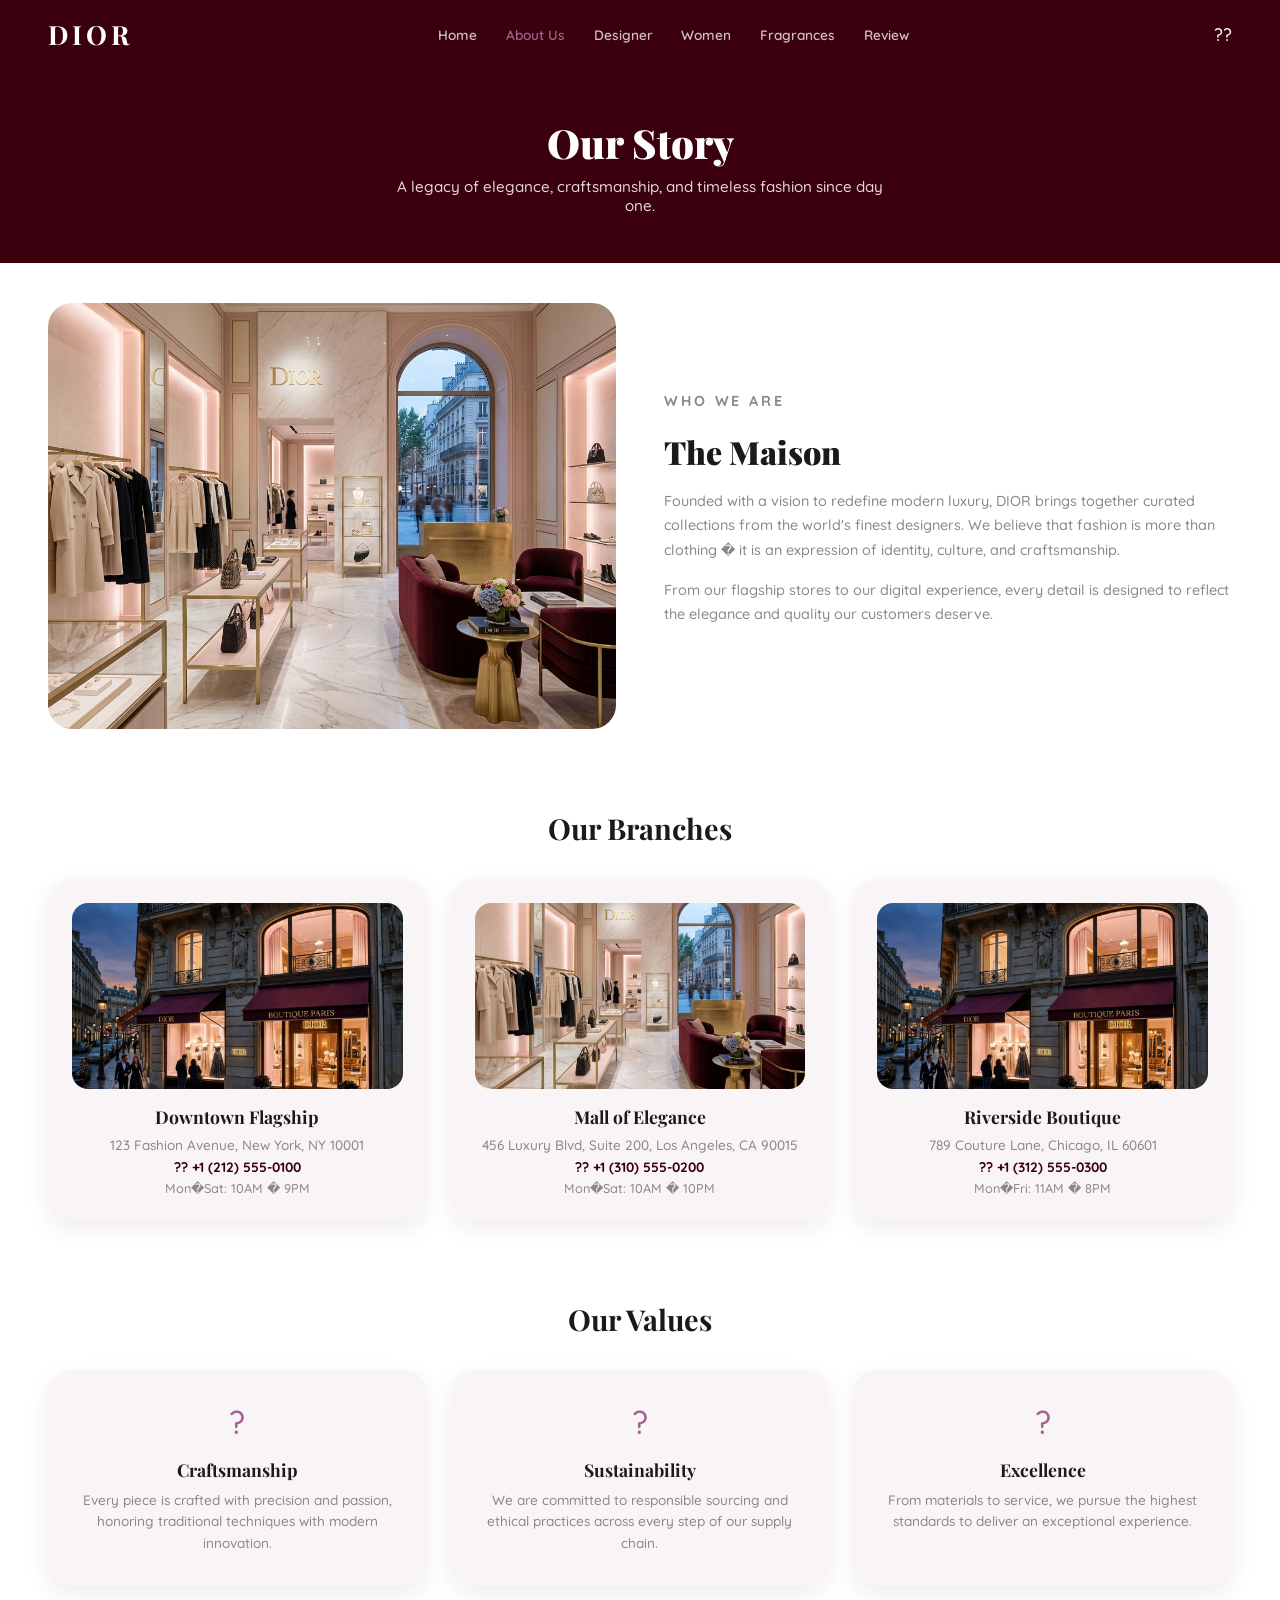
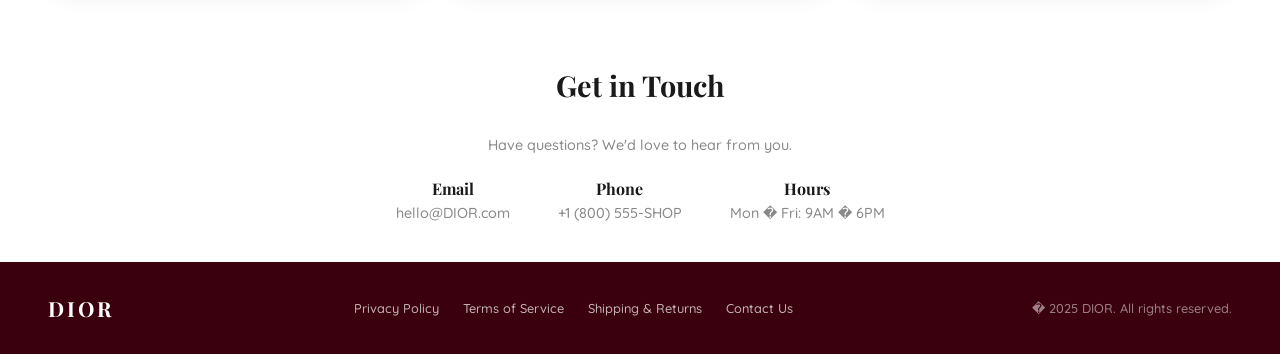
==== about.html @ a779bf2b "intial commit : designing the UI of Dior  website (unofficial)" ====
<!DOCTYPE html>
<html lang="en">
<head>
<meta charset="UTF-8">
<meta name="viewport" content="width=device-width, initial-scale=1.0">
<title>DIOR � About Us</title>
<link rel="preconnect" href="https://fonts.googleapis.com">
<link href="https://fonts.googleapis.com/css2?family=Playfair+Display:ital,wght@0,400;0,700;0,900;1,400;1,700&family=Quicksand:wght@400;500;600;700&display=swap" rel="stylesheet">
<link rel="stylesheet" href="css/style.css">
</head>
<body>
<nav class="navbar">
  <a class="navbar-brand" href="index.html">DIOR</a>
  <ul class="nav-links">
    <li><a href="index.html">Home</a></li>
    <li><a href="about.html" class="active">About Us</a></li>
    <li><a href="designer.html">Designer</a></li>
    <li><a href="women.html">Women</a></li>
    <li><a href="fragrances.html">Fragrances</a></li>
    <li><a href="review.html">Review</a></li>
  </ul>
  <div class="nav-icons"><a href="cart.html">??</a></div>
</nav>

<section class="about-hero reveal"><div class="about-hero-content"><h1>Our Story</h1><p>A legacy of elegance, craftsmanship, and timeless fashion since day one.</p></div></section>

<section class="section about-intro">
  <div class="about-intro-grid">
    <div class="about-img-block reveal-left"><img src="assets/images/about_interior.png" alt="About DIOR"></div>
    <div class="about-text-block reveal-right">
      <p class="story-tag">WHO WE ARE</p>
      <h2>The Maison</h2>
      <p>Founded with a vision to redefine modern luxury, DIOR brings together curated collections from the world's finest designers. We believe that fashion is more than clothing � it is an expression of identity, culture, and craftsmanship.</p>
      <p>From our flagship stores to our digital experience, every detail is designed to reflect the elegance and quality our customers deserve.</p>
    </div>
  </div>
</section>

<section class="section about-branches reveal">
  <h2 class="section-title">Our Branches</h2>
  <div class="branches-grid stagger">
    <div class="branch-card"><div class="branch-img"><img src="assets/images/hero_boutique.png" alt="Branch 1"></div><h3>Downtown Flagship</h3><p class="branch-address">123 Fashion Avenue, New York, NY 10001</p><p class="branch-phone">?? +1 (212) 555-0100</p><p class="branch-hours">Mon�Sat: 10AM � 9PM</p></div>
    <div class="branch-card"><div class="branch-img"><img src="assets/images/about_interior.png" alt="Branch 2"></div><h3>Mall of Elegance</h3><p class="branch-address">456 Luxury Blvd, Suite 200, Los Angeles, CA 90015</p><p class="branch-phone">?? +1 (310) 555-0200</p><p class="branch-hours">Mon�Sat: 10AM � 10PM</p></div>
    <div class="branch-card"><div class="branch-img"><img src="assets/images/hero_boutique.png" alt="Branch 3"></div><h3>Riverside Boutique</h3><p class="branch-address">789 Couture Lane, Chicago, IL 60601</p><p class="branch-phone">?? +1 (312) 555-0300</p><p class="branch-hours">Mon�Fri: 11AM � 8PM</p></div>
  </div>
</section>

<section class="section about-values reveal">
  <h2 class="section-title">Our Values</h2>
  <div class="values-grid stagger">
    <div class="value-card"><span class="value-icon">?</span><h3>Craftsmanship</h3><p>Every piece is crafted with precision and passion, honoring traditional techniques with modern innovation.</p></div>
    <div class="value-card"><span class="value-icon">?</span><h3>Sustainability</h3><p>We are committed to responsible sourcing and ethical practices across every step of our supply chain.</p></div>
    <div class="value-card"><span class="value-icon">?</span><h3>Excellence</h3><p>From materials to service, we pursue the highest standards to deliver an exceptional experience.</p></div>
  </div>
</section>

<section class="section about-contact reveal-scale">
  <h2 class="section-title">Get in Touch</h2>
  <p class="newsletter-sub">Have questions? We'd love to hear from you.</p>
  <div class="contact-info-row">
    <div class="contact-block"><h3>Email</h3><p>hello@DIOR.com</p></div>
    <div class="contact-block"><h3>Phone</h3><p>+1 (800) 555-SHOP</p></div>
    <div class="contact-block"><h3>Hours</h3><p>Mon � Fri: 9AM � 6PM</p></div>
  </div>
</section>

<footer class="footer-dark">
  <div class="footer-content"><span class="footer-brand">DIOR</span><div class="footer-links"><a href="#">Privacy Policy</a><a href="#">Terms of Service</a><a href="#">Shipping &amp; Returns</a><a href="#">Contact Us</a></div><span class="footer-copy">� 2025 DIOR. All rights reserved.</span></div>
</footer>
<script>document.addEventListener('DOMContentLoaded',()=>{const o=new IntersectionObserver((e)=>{e.forEach(el=>{if(el.isIntersecting){el.target.classList.add('visible');o.unobserve(el.target)}})},{threshold:0.15});document.querySelectorAll('.reveal,.reveal-left,.reveal-right,.reveal-scale,.stagger').forEach(el=>o.observe(el))})</script>
</body>
</html>
---- css/style.css ----
@import url('https://fonts.googleapis.com/css2?family=Playfair+Display:ital,wght@0,400;0,700;0,900;1,400;1,700&family=Quicksand:wght@400;500;600;700&display=swap');
:root{--primary:#3B000E;--accent:#A46191;--bg:#FFF;--soft:#F9F5F7;--text:#1a1a1a;--muted:#888;--border:#e5e5e5;--radius-lg:24px;--radius-md:16px;--shadow:0 8px 24px rgba(59,0,14,.08)}
*{box-sizing:border-box;margin:0;padding:0}
body{font-family:'Quicksand',sans-serif;font-weight:500;background:var(--bg);color:var(--text);animation:pageIn .5s ease both}

/* ANIMATIONS */
@keyframes pageIn{from{opacity:0}to{opacity:1}}
@keyframes fadeUp{from{opacity:0;transform:translateY(30px)}to{opacity:1;transform:none}}
@keyframes fadeLeft{from{opacity:0;transform:translateX(-30px)}to{opacity:1;transform:none}}
@keyframes fadeRight{from{opacity:0;transform:translateX(30px)}to{opacity:1;transform:none}}
@keyframes scaleIn{from{opacity:0;transform:scale(.92)}to{opacity:1;transform:none}}
.fade-in{animation:fadeUp .6s ease both}
.reveal{opacity:0;transform:translateY(30px);transition:opacity .6s ease,transform .6s ease}
.reveal.visible{opacity:1;transform:none}
.reveal-left{opacity:0;transform:translateX(-30px);transition:opacity .6s ease,transform .6s ease}
.reveal-left.visible{opacity:1;transform:none}
.reveal-right{opacity:0;transform:translateX(30px);transition:opacity .6s ease,transform .6s ease}
.reveal-right.visible{opacity:1;transform:none}
.reveal-scale{opacity:0;transform:scale(.92);transition:opacity .5s ease,transform .5s ease}
.reveal-scale.visible{opacity:1;transform:none}
.stagger>*{opacity:0;transform:translateY(20px);transition:opacity .4s ease,transform .4s ease}
.stagger.visible>*{opacity:1;transform:none}
.stagger.visible>*:nth-child(1){transition-delay:.05s}
.stagger.visible>*:nth-child(2){transition-delay:.1s}
.stagger.visible>*:nth-child(3){transition-delay:.15s}
.stagger.visible>*:nth-child(4){transition-delay:.2s}
.stagger.visible>*:nth-child(5){transition-delay:.25s}
.stagger.visible>*:nth-child(6){transition-delay:.3s}
.stagger.visible>*:nth-child(7){transition-delay:.35s}
.stagger.visible>*:nth-child(8){transition-delay:.4s}
.stagger.visible>*:nth-child(9){transition-delay:.45s}

/* NAVBAR */
.navbar{display:flex;align-items:center;justify-content:space-between;padding:1rem 3rem;background:var(--primary);position:sticky;top:0;z-index:100}
.navbar-brand{font-family:'Playfair Display',serif;font-size:1.65rem;font-weight:700;letter-spacing:.15em;text-transform:uppercase;color:#fff;text-decoration:none}
.navbar-brand span{color:#fff}
.nav-links{display:flex;gap:1.8rem;list-style:none}
.nav-links a{color:rgba(255,255,255,.75);text-decoration:none;font-size:.85rem;font-weight:600;transition:color .25s}
.nav-links a:hover,.nav-links a.active{color:var(--accent)}
.nav-icons{display:flex;gap:1rem}
.nav-icons a{color:#fff;text-decoration:none;font-size:1.1rem;transition:transform .2s}
.nav-icons a:hover{transform:scale(1.15)}

/* HERO */
.hero{position:relative;min-height:45vh;background:linear-gradient(rgba(0,0,0,.3),rgba(0,0,0,.5)),url('images/hero_boutique.png') center/cover no-repeat;display:flex;align-items:center;justify-content:center;text-align:center;color:#fff}
.hero::before{content:'';position:absolute;inset:0;background:rgba(59,0,14,.5)}
.hero-content{position:relative;z-index:1;max-width:550px;padding:1.5rem;animation:fadeUp .8s ease both}
.hero h1{font-family:'Playfair Display',serif;font-size:2.5rem;font-weight:700;margin-bottom:.8rem}
.hero h1 em{font-style:italic}
.hero p{font-size:.95rem;line-height:1.6;opacity:.9}

/* BUTTONS */
.btn-accent{display:inline-block;background:var(--accent);color:#fff;padding:.75rem 1.8rem;border-radius:var(--radius-md);font-family:'Quicksand',sans-serif;font-weight:700;font-size:.85rem;text-decoration:none;border:none;cursor:pointer;transition:transform .15s,box-shadow .25s}
.btn-accent:hover{box-shadow:0 4px 16px rgba(164,97,145,.35)}
.btn-accent:active{transform:scale(.97)}
.btn-primary{display:inline-block;background:var(--primary);color:#fff;padding:.8rem 2rem;border-radius:var(--radius-md);font-family:'Quicksand',sans-serif;font-weight:700;font-size:.9rem;text-decoration:none;border:none;cursor:pointer;transition:transform .15s}
.btn-primary:active{transform:scale(.97)}
.btn-outline{display:inline-block;background:transparent;color:var(--text);padding:.7rem 1.5rem;border-radius:var(--radius-md);font-weight:700;font-size:.85rem;text-decoration:none;border:1.5px solid var(--text);cursor:pointer;transition:all .25s}
.btn-outline:hover{background:var(--primary);color:#fff;border-color:var(--primary)}
.btn-full{width:100%;text-align:center;display:block}

/* SECTIONS */
.section{padding:2.5rem 3rem}
.section-title{font-family:'Playfair Display',serif;font-size:1.8rem;font-weight:700;margin-bottom:2rem;text-align:center}
.section-sub{color:var(--muted);font-size:1rem}
.page-title{font-family:'Playfair Display',serif;font-size:2rem;font-weight:900;margin-bottom:1.5rem}

/* COLLECTIONS */
.collections-grid{display:grid;grid-template-columns:repeat(3,1fr);gap:1.5rem}
.collection-card{position:relative;border-radius:var(--radius-lg);overflow:hidden;aspect-ratio:4/3;text-decoration:none;color:#fff;background:var(--soft);transition:transform .3s}
.collection-card:hover{transform:scale(1.02)}
.collection-card img{width:100%;height:100%;object-fit:cover;display:block;transition:transform .4s}
.collection-card:hover img{transform:scale(1.05)}
.collection-info{position:absolute;bottom:0;left:0;right:0;padding:1.2rem;background:linear-gradient(transparent,rgba(0,0,0,.6))}
.collection-info h3{font-family:'Playfair Display',serif;font-size:1.2rem;font-weight:700}
.collection-info span{font-size:.8rem}

/* NEW ARRIVALS */
.section-header{display:flex;justify-content:space-between;align-items:center;margin-bottom:1.5rem}
.section-header h2{font-family:'Playfair Display',serif;font-size:1.8rem;font-weight:700}
.view-all{color:var(--accent);text-decoration:none;font-size:.85rem;font-weight:600}
.arrivals-grid{display:grid;grid-template-columns:repeat(4,1fr);gap:1.5rem}
.arrival-card{text-decoration:none;color:var(--text);transition:transform .25s}
.arrival-card:hover{transform:translateY(-4px)}
.arrival-img{aspect-ratio:1;border-radius:var(--radius-lg);overflow:hidden;background:var(--soft);margin-bottom:.5rem;max-height:200px}
.arrival-img img{width:100%;height:100%;object-fit:cover;display:block}
.arrival-name{font-size:.85rem;font-weight:700;margin-bottom:.1rem}
.arrival-sub{font-size:.75rem;color:var(--muted);margin-bottom:.2rem}
.arrival-price{font-size:.85rem;color:var(--muted)}

/* BRAND STORY */
.brand-story{display:grid;grid-template-columns:3fr 2fr;min-height:320px}
.story-image{background:var(--soft)}
.story-image img{width:100%;height:100%;object-fit:cover;display:block}
.story-text{display:flex;flex-direction:column;justify-content:center;padding:2.5rem}
.story-tag{font-size:.75rem;text-transform:uppercase;letter-spacing:.2em;color:var(--accent);margin-bottom:1rem;font-weight:700}
.story-text h2{font-family:'Playfair Display',serif;font-size:2rem;font-weight:900;margin-bottom:1rem}
.story-text p{color:var(--muted);line-height:1.7;margin-bottom:1.5rem;font-size:.9rem}

/* ACCESSORIES */
.acc-grid{display:grid;grid-template-columns:repeat(4,1fr);gap:2rem;justify-items:center}
.acc-item{text-align:center;transition:transform .25s;text-decoration:none;color:inherit;display:block}
.acc-item:hover{transform:translateY(-4px)}
.acc-circle{width:100px;height:100px;border-radius:50%;overflow:hidden;margin:0 auto .6rem;background:var(--soft);transition:box-shadow .3s}
.acc-item:hover .acc-circle{box-shadow:0 4px 16px rgba(164,97,145,.2)}
.acc-circle img{width:100%;height:100%;object-fit:cover}
.acc-item p{font-size:.85rem;font-weight:600}

/* NEWSLETTER */
.newsletter{text-align:center;max-width:550px;margin:0 auto}
.newsletter-sub{color:var(--muted);font-size:.9rem;margin-bottom:1.5rem;text-align:center}
.newsletter-form{display:flex;gap:.5rem}
.newsletter-form input{flex:1;padding:.75rem 1rem;border:1px solid var(--border);border-radius:var(--radius-md);font-family:'Quicksand',sans-serif;font-size:.9rem;transition:border-color .25s}
.newsletter-form input:focus{outline:none;border-color:var(--accent)}

/* FOOTER */
footer,.footer-dark{background:var(--primary);padding:2rem 3rem;color:#fff}
.footer-content{display:flex;align-items:center;justify-content:space-between}
.footer-brand{font-family:'Playfair Display',serif;font-size:1.3rem;font-weight:700;letter-spacing:.15em;text-transform:uppercase}
.footer-links{display:flex;gap:1.5rem}
.footer-links a{color:rgba(255,255,255,.7);text-decoration:none;font-size:.8rem;transition:color .2s}
.footer-links a:hover{color:#fff}
.footer-copy{font-size:.8rem;color:rgba(255,255,255,.5)}

/* BREADCRUMB */
.breadcrumb{padding:1rem 3rem;font-size:.8rem;color:var(--muted)}
.breadcrumb a{color:var(--accent);text-decoration:none}

/* PRODUCT DETAIL */
.pd-section{display:grid;grid-template-columns:1fr 1fr;gap:2.5rem;padding:1.5rem 3rem 3rem;max-width:1100px;margin:0 auto}
.pd-main-img{border-radius:var(--radius-lg);overflow:hidden;background:var(--soft);aspect-ratio:1}
.pd-main-img img{width:100%;height:100%;object-fit:cover;display:block}
.pd-thumbs{display:flex;gap:.5rem;margin-top:.75rem}
.pd-thumb{width:70px;height:70px;border-radius:var(--radius-md);overflow:hidden;border:2px solid var(--border);cursor:pointer;transition:border-color .2s;background:var(--soft)}
.pd-thumb.active,.pd-thumb:hover{border-color:var(--accent)}
.pd-thumb img{width:100%;height:100%;object-fit:cover}
.pd-info h1{font-family:'Playfair Display',serif;font-size:1.8rem;font-weight:900;margin-bottom:.3rem}
.pd-subtitle{color:var(--muted);font-size:.9rem;margin-bottom:.8rem}
.pd-price{font-family:'Playfair Display',serif;font-size:1.6rem;font-weight:700;margin-bottom:1rem}
.pd-desc{color:var(--muted);font-size:.85rem;line-height:1.7;margin-bottom:1.5rem}
.pd-actions{display:flex;gap:1.5rem;margin-top:1rem;margin-bottom:1.5rem}
.pd-actions a{color:var(--text);text-decoration:none;font-size:.85rem;font-weight:600;transition:color .2s}
.pd-actions a:hover{color:var(--accent)}
.pd-specs{display:grid;grid-template-columns:1fr 1fr;gap:1rem;margin-bottom:1rem}
.pd-spec-card{background:var(--soft);border-radius:var(--radius-md);padding:1rem}
.pd-spec-card h4{font-size:.85rem;margin-bottom:.3rem}
.pd-spec-card p{font-size:.8rem;color:var(--muted)}
.pd-origin{background:var(--soft);border-radius:var(--radius-md);padding:1rem}
.pd-origin h4{font-size:.85rem;margin-bottom:.3rem}
.pd-origin p{font-size:.8rem;color:var(--muted)}
.pd-reviews-grid{display:grid;grid-template-columns:1fr 1fr;gap:2.5rem}
.pd-reviews-list{display:flex;flex-direction:column;gap:.75rem;align-items:flex-start}
.pd-reviews-list h2,.pd-write-review h3{font-family:'Playfair Display',serif;font-weight:700;margin-bottom:.5rem}
.rv-header{display:flex;align-items:center;gap:.5rem;margin-bottom:.3rem;font-size:.85rem;flex-wrap:wrap}
.rv-stars{color:var(--accent)}
.rv-date{color:var(--muted);margin-left:auto;font-size:.75rem}

/* CART */
.cart-layout{display:grid;grid-template-columns:1fr 380px;gap:2rem;align-items:start}
.cart-item{display:flex;gap:1.2rem;padding:1.5rem;background:#fff;border-radius:var(--radius-lg);box-shadow:var(--shadow);margin-bottom:1rem;transition:transform .2s}
.cart-item:hover{transform:translateY(-2px)}
.cart-item-img{width:120px;height:120px;border-radius:var(--radius-md);overflow:hidden;background:var(--soft);flex-shrink:0}
.cart-item-img img{width:100%;height:100%;object-fit:cover}
.cart-item-details{flex:1;display:flex;flex-direction:column;justify-content:space-between}
.cart-item-top{display:flex;justify-content:space-between}
.cart-item-top h3{font-family:'Playfair Display',serif;font-size:1rem;font-weight:700}
.cart-item-sub{color:var(--muted);font-size:.8rem;margin-top:.2rem}
.cart-tags{display:flex;gap:.5rem;margin-top:.5rem}
.cart-tag{background:var(--soft);padding:.25rem .7rem;border-radius:50px;font-size:.75rem;font-weight:600}
.cart-remove{background:none;border:none;font-size:1rem;color:var(--muted);cursor:pointer;transition:color .2s}
.cart-remove:hover{color:var(--primary)}
.cart-item-bottom{display:flex;justify-content:space-between;align-items:center;margin-top:.5rem}
.qty-controls{display:flex;align-items:center;gap:0}
.qty-btn{width:32px;height:32px;border:1px solid var(--border);background:#fff;border-radius:50%;font-size:1rem;cursor:pointer;display:flex;align-items:center;justify-content:center;transition:all .2s}
.qty-btn:hover{background:var(--soft);border-color:var(--accent)}
.qty-num{width:36px;text-align:center;font-weight:700;font-size:.9rem}
.cart-item-price{font-family:'Playfair Display',serif;font-size:1.1rem;font-weight:700}

/* ORDER SUMMARY */
.order-summary{background:#fff;border-radius:var(--radius-lg);padding:1.5rem;box-shadow:var(--shadow);position:sticky;top:5rem}
.order-summary h2{font-family:'Playfair Display',serif;font-size:1.3rem;font-weight:700;margin-bottom:1rem;padding-bottom:.75rem;border-bottom:1px solid var(--border)}
.summary-row{display:flex;justify-content:space-between;font-size:.85rem;padding:.4rem 0;color:var(--muted)}
.summary-total{font-family:'Playfair Display',serif;font-size:1.1rem;font-weight:700;color:var(--text);padding-top:.75rem;margin-top:.5rem;border-top:1px solid var(--border)}
.summary-note{text-align:center;font-size:.75rem;color:var(--muted);margin-top:.75rem}
.summary-divider{border-top:1px solid var(--border);margin:.75rem 0}
.summary-item{display:flex;align-items:center;gap:.75rem;margin-bottom:.75rem}
.summary-item-img{width:55px;height:55px;border-radius:var(--radius-md);overflow:hidden;background:var(--soft);flex-shrink:0}
.summary-item-img img{width:100%;height:100%;object-fit:cover}
.summary-item-info{flex:1;font-size:.8rem}
.summary-item-info strong{display:block;font-size:.85rem}
.summary-item-info span{color:var(--muted)}
.summary-item-price{font-weight:700;font-size:.9rem}

/* CHECKOUT */
.checkout-layout{display:grid;grid-template-columns:1fr 380px;gap:2rem;align-items:start}
.checkout-card{background:#fff;border-radius:var(--radius-lg);padding:1.5rem;box-shadow:var(--shadow);margin-bottom:1.5rem}
.checkout-card h2{font-family:'Playfair Display',serif;font-size:1.2rem;font-weight:700;margin-bottom:1rem}
.checkout-summary{top:5rem}
.form-group{margin-bottom:1rem}
.form-group label{display:block;font-size:.8rem;font-weight:700;margin-bottom:.3rem}
.form-group input,.form-group textarea,.form-group select{width:100%;padding:.75rem 1rem;background:var(--soft);border:1px solid var(--border);color:var(--text);border-radius:var(--radius-md);font-family:'Quicksand',sans-serif;font-size:.9rem;transition:border-color .25s,box-shadow .25s}
.form-group input:focus,.form-group textarea:focus,.form-group select:focus{outline:none;border-color:var(--accent);box-shadow:0 0 0 3px rgba(164,97,145,.1)}
.form-group textarea{resize:vertical;min-height:100px}
.form-row{display:grid;grid-template-columns:1fr 1fr;gap:1rem}
.delivery-option{display:flex;align-items:center;gap:.75rem;padding:1rem;border:1.5px solid var(--border);border-radius:var(--radius-md);cursor:pointer;margin-bottom:.75rem;transition:border-color .25s}
.delivery-option:hover,.delivery-option.selected{border-color:var(--accent)}
.delivery-option input{accent-color:var(--accent)}
.delivery-info{flex:1}
.delivery-info strong{display:block;font-size:.85rem}
.delivery-info span{font-size:.75rem;color:var(--muted)}
.delivery-price{font-weight:700;font-size:.85rem}

/* STAR SELECT */
.star-select{display:flex;gap:.3rem;margin-bottom:1rem}
.star-select span{font-size:1.5rem;cursor:pointer;color:var(--border);transition:color .15s}
.star-select span.lit{color:var(--accent)}

/* REVIEW ITEMS */
.review-item{background:var(--soft);border-radius:var(--radius-lg);padding:1.2rem;margin-bottom:.75rem;box-shadow:var(--shadow);transition:transform .2s}
.review-item:hover{transform:translateY(-2px)}
.review-item .rv-name{font-weight:700;margin-bottom:.25rem}
.review-item .rv-text{color:var(--muted);font-size:.85rem;line-height:1.6}

/* REVIEW PAGE */
.review-page{padding:3rem;max-width:750px;margin:0 auto}
.review-page h2{font-family:'Playfair Display',serif;font-size:2.2rem;font-weight:900;margin-bottom:.4rem}
.review-page .section-sub{margin-bottom:2rem}
.reviews-list{margin-top:3rem}
.reviews-list h3{font-family:'Playfair Display',serif;font-size:1.4rem;margin-bottom:1.2rem;border-bottom:1px solid var(--border);padding-bottom:.75rem}

/* ABOUT PAGE */
.about-hero{background:var(--primary);color:#fff;text-align:center;padding:3rem;position:relative}
.about-hero h1{font-family:'Playfair Display',serif;font-size:2.5rem;font-weight:900;margin-bottom:.5rem}
.about-hero p{opacity:.85;font-size:.95rem;max-width:500px;margin:0 auto}
.about-intro-grid{display:grid;grid-template-columns:1fr 1fr;gap:3rem;align-items:center}
.about-img-block{border-radius:var(--radius-lg);overflow:hidden;background:var(--soft);aspect-ratio:4/3}
.about-img-block img{width:100%;height:100%;object-fit:cover;display:block}
.about-text-block h2{font-family:'Playfair Display',serif;font-size:2rem;font-weight:900;margin-bottom:1rem}
.about-text-block p{color:var(--muted);line-height:1.7;margin-bottom:1rem;font-size:.9rem}
.branches-grid{display:grid;grid-template-columns:repeat(3,1fr);gap:1.5rem}
.branch-card{background:var(--soft);border-radius:var(--radius-lg);padding:1.5rem;box-shadow:var(--shadow);text-align:center;transition:transform .25s}
.branch-card:hover{transform:translateY(-4px)}
.branch-img{border-radius:var(--radius-md);overflow:hidden;background:var(--border);aspect-ratio:16/9;margin-bottom:1rem}
.branch-img img{width:100%;height:100%;object-fit:cover;display:block}
.branch-card h3{font-family:'Playfair Display',serif;font-size:1.1rem;font-weight:700;margin-bottom:.5rem}
.branch-address{color:var(--muted);font-size:.85rem;margin-bottom:.3rem}
.branch-phone{color:var(--primary);font-weight:700;font-size:.85rem;margin-bottom:.3rem}
.branch-hours{color:var(--muted);font-size:.8rem}
.values-grid{display:grid;grid-template-columns:repeat(3,1fr);gap:1.5rem}
.value-card{background:var(--soft);border-radius:var(--radius-lg);padding:2rem;text-align:center;box-shadow:var(--shadow);transition:transform .25s}
.value-card:hover{transform:translateY(-4px)}
.value-icon{font-size:2rem;display:block;margin-bottom:1rem;color:var(--accent)}
.value-card h3{font-family:'Playfair Display',serif;font-size:1.1rem;font-weight:700;margin-bottom:.5rem}
.value-card p{color:var(--muted);font-size:.85rem;line-height:1.6}
.about-contact{text-align:center}
.contact-info-row{display:flex;justify-content:center;gap:3rem;margin-top:1.5rem}
.contact-block h3{font-family:'Playfair Display',serif;font-size:1rem;font-weight:700;margin-bottom:.3rem}
.contact-block p{color:var(--muted);font-size:.9rem}

/* COLLECTION PAGE */
.collection-hero{background:var(--primary);color:#fff;text-align:center;padding:3rem}
.collection-hero h1{font-family:'Playfair Display',serif;font-size:2.5rem;font-weight:900;margin-bottom:.5rem}
.collection-hero p{opacity:.85;font-size:.95rem;max-width:500px;margin:0 auto}
.collection-products-grid{display:grid;grid-template-columns:repeat(3,1fr);gap:1.5rem}
.collection-product-card{text-decoration:none;color:var(--text);background:#fff;border-radius:var(--radius-lg);overflow:hidden;box-shadow:var(--shadow);transition:transform .25s}
.collection-product-card:hover{transform:translateY(-4px)}
.collection-product-img{aspect-ratio:1;background:var(--soft);overflow:hidden}
.collection-product-img img{width:100%;height:100%;object-fit:cover;display:block;transition:transform .4s}
.collection-product-card:hover .collection-product-img img{transform:scale(1.05)}
.collection-product-info{padding:.8rem}
.collection-product-info h3{font-family:'Playfair Display',serif;font-size:1rem;font-weight:700;margin-bottom:.2rem}
.collection-product-price{color:var(--muted);font-size:.85rem;font-weight:600}

/* MENU PAGE (legacy) */
.page-header{padding:3rem 3rem 1.5rem;text-align:center}
.page-header h2{font-family:'Playfair Display',serif;font-size:2.5rem;font-weight:900}
.filter-bar{display:flex;gap:.75rem;padding:1.5rem 3rem;flex-wrap:wrap;justify-content:center}
.filter-btn{padding:.55rem 1.6rem;border:2px solid var(--border);background:transparent;color:var(--muted);border-radius:50px;cursor:pointer;font-size:.85rem;font-weight:600;font-family:'Quicksand',sans-serif;transition:all .25s}
.filter-btn:hover,.filter-btn.active{background:var(--accent);color:#fff;border-color:var(--accent)}
.products-grid{display:grid;grid-template-columns:repeat(auto-fill,minmax(280px,1fr));gap:1.5rem;padding:2rem 3rem 4rem}
.product-card{background:#fff;border-radius:var(--radius-lg);overflow:hidden;box-shadow:var(--shadow);transition:transform .25s}
.product-card:hover{transform:translateY(-4px)}
.product-card img{width:100%;height:220px;object-fit:cover;display:block;background:var(--soft)}
.card-body{padding:1.2rem}
.card-cat{font-size:.7rem;text-transform:uppercase;letter-spacing:.15em;color:var(--accent);margin-bottom:.4rem;font-weight:700}
.card-body h5{font-family:'Playfair Display',serif;font-size:1.15rem;font-weight:700;margin-bottom:.25rem}
.card-desc{color:var(--muted);font-size:.85rem;margin-bottom:1rem}
.card-footer-row{display:flex;align-items:center;justify-content:space-between}
.price{font-size:1.2rem;font-weight:700;color:var(--primary)}
.btn-view{background:var(--accent);color:#fff;border:none;padding:.5rem 1.2rem;border-radius:var(--radius-md);font-weight:700;font-size:.82rem;cursor:pointer;text-decoration:none}

/* SHOP GRID (collection pages) */
.shop-grid{display:grid;grid-template-columns:repeat(3,1fr);gap:1.2rem}
.shop-card{background:#fff;border-radius:var(--radius-lg);overflow:hidden;box-shadow:var(--shadow);transition:transform .25s}
.shop-card:hover{transform:translateY(-4px)}
.shop-card-img{aspect-ratio:4/3;background:var(--soft);overflow:hidden}
.shop-card-img img{width:100%;height:100%;object-fit:cover;display:block;transition:transform .4s}
.shop-card:hover .shop-card-img img{transform:scale(1.05)}
.shop-card-body{padding:.8rem 1rem}
.shop-card-body h3{font-family:'Playfair Display',serif;font-size:.9rem;font-weight:700;margin-bottom:.3rem}
.shop-desc{color:var(--muted);font-size:.75rem;line-height:1.5;margin-bottom:.6rem;display:-webkit-box;-webkit-line-clamp:2;-webkit-box-orient:vertical;overflow:hidden}
.shop-card-footer{display:flex;align-items:center;justify-content:space-between}
.shop-price{font-size:1rem;font-weight:700;color:var(--primary)}
.btn-review{background:var(--primary);color:#fff;border:none;padding:.35rem .8rem;border-radius:50px;font-size:.7rem;font-weight:700;text-decoration:none;font-family:'Quicksand',sans-serif;transition:background .2s}
.btn-review:hover{background:var(--accent)}

/* TOAST */
.toast{position:fixed;bottom:2rem;right:2rem;background:var(--accent);color:#fff;padding:1rem 1.8rem;border-radius:var(--radius-md);font-weight:700;transform:translateY(80px);opacity:0;transition:all .35s;z-index:999}
.toast.show{transform:translateY(0);opacity:1}

/* REVIEW PAGE (testimonials) */
.review-hero{background:var(--soft);text-align:center;padding:3rem}
.review-hero h1{font-family:'Playfair Display',serif;font-size:2.2rem;font-weight:900;margin-bottom:.5rem}
.review-hero h1 em{font-style:italic}
.review-hero p{color:var(--muted);font-size:.9rem;max-width:520px;margin:0 auto;line-height:1.6}
.testimonials-grid{display:grid;grid-template-columns:repeat(3,1fr);gap:1.5rem}
.testimonial-card{background:#fff;border-radius:var(--radius-lg);overflow:hidden;box-shadow:var(--shadow);transition:transform .25s}
.testimonial-card:hover{transform:translateY(-4px)}
.testimonial-wide{grid-column:span 2}
.testimonial-img{aspect-ratio:4/3;background:var(--soft);overflow:hidden}
.testimonial-wide .testimonial-img{aspect-ratio:8/3}
.testimonial-img img{width:100%;height:100%;object-fit:cover;display:block}
.testimonial-body{padding:1.2rem}
.testimonial-body .rv-stars{font-size:.85rem;margin-bottom:.4rem}
.testimonial-body h3{font-family:'Playfair Display',serif;font-size:1.05rem;font-weight:700;margin-bottom:.5rem}
.testimonial-quote{color:var(--muted);font-size:.82rem;line-height:1.7;font-style:italic;margin-bottom:.75rem}
.testimonial-author{font-size:.75rem;font-weight:700;letter-spacing:.1em;color:var(--text)}
.testimonial-load{text-align:center;margin-top:2rem}

/* Review cards (used in product detail) */
.review-card{background:#fff;border-radius:var(--radius-lg);padding:1.5rem;box-shadow:var(--shadow);transition:transform .2s}
.review-card:hover{transform:translateY(-2px)}
.review-card-header{display:flex;align-items:center;gap:.75rem;margin-bottom:1rem}
.review-avatar{width:42px;height:42px;border-radius:50%;overflow:hidden;background:var(--soft);flex-shrink:0}
.review-avatar img{width:100%;height:100%;object-fit:cover}
.avatar-initial{display:flex;align-items:center;justify-content:center;font-family:'Playfair Display',serif;font-weight:700;font-size:1.1rem;color:#fff;background:var(--accent)}
.review-meta{flex:1}
.review-meta strong{display:block;font-size:.9rem}
.review-meta .rv-stars{font-size:.8rem}
.review-quote{color:var(--muted);font-size:.85rem;line-height:1.7;font-style:italic}
.review-form-card{background:#fff;border-radius:var(--radius-lg);padding:1.5rem;box-shadow:var(--shadow)}
.review-form-card h2{font-family:'Playfair Display',serif;font-size:1.3rem;font-weight:700;margin-bottom:1.2rem}


/* CONFIRMATION PAGE */
.confirm-brand{font-family:'Playfair Display',serif;font-size:1.8rem;font-weight:900;color:var(--primary);text-align:center;padding:1.5rem;background:var(--soft)}
.confirm-page{text-align:center;padding:3rem;max-width:900px;margin:0 auto}
.confirm-icon{width:60px;height:60px;border-radius:50%;border:2.5px solid var(--primary);display:flex;align-items:center;justify-content:center;margin:0 auto 1.2rem;font-size:1.6rem;color:var(--primary)}
.confirm-page h1{font-family:'Playfair Display',serif;font-size:2rem;font-weight:900;margin-bottom:.4rem}
.confirm-sub{color:var(--muted);font-size:.95rem;margin-bottom:1.5rem}
.confirm-order-num{display:inline-flex;align-items:center;gap:.75rem;background:#fff;border:1px solid var(--border);border-radius:50px;padding:.6rem 1.5rem;margin-bottom:2rem}
.confirm-order-num span{font-size:.8rem;color:var(--muted)}
.confirm-order-num strong{font-family:'Playfair Display',serif;font-size:1.2rem}
.confirm-grid{display:grid;grid-template-columns:1fr 1fr;gap:1.5rem;text-align:left;margin-bottom:2rem}
.confirm-card{background:#fff;border-radius:var(--radius-lg);padding:1.5rem;box-shadow:var(--shadow)}
.confirm-card h2{font-family:'Playfair Display',serif;font-size:1.1rem;font-weight:700;margin-bottom:1rem}
.confirm-card p{font-size:.85rem;color:var(--muted);line-height:1.6}
.confirm-highlight{color:var(--accent);font-weight:700}
.confirm-right{display:flex;flex-direction:column;gap:1.5rem}
.confirm-actions{display:flex;gap:1rem;justify-content:center}

/* RESPONSIVE */
@media(max-width:768px){
.navbar{padding:1rem}.nav-links{gap:.8rem}.nav-links a{font-size:.7rem}
.hero{min-height:40vh}.hero h1{font-size:1.8rem}
.section{padding:2rem 1.5rem}
.collections-grid,.arrivals-grid,.acc-grid,.testimonials-grid,.shop-grid{grid-template-columns:repeat(2,1fr)}
.testimonial-wide{grid-column:span 1}
.about-intro-grid{grid-template-columns:1fr}
.branches-grid,.values-grid,.collection-products-grid{grid-template-columns:1fr}
.pd-section,.cart-layout,.checkout-layout,.review-layout,.confirm-grid{grid-template-columns:1fr}
.pd-reviews-grid{grid-template-columns:1fr}
.footer-content{flex-direction:column;gap:1rem;text-align:center}
.newsletter-form,.form-row{flex-direction:column}
.contact-info-row{flex-direction:column;gap:1.5rem}
.about-hero,.collection-hero,.review-hero{padding:2rem 1.5rem}
.about-hero h1,.collection-hero h1{font-size:2rem}
.confirm-actions{flex-direction:column}
.review-form-col{position:static}
}
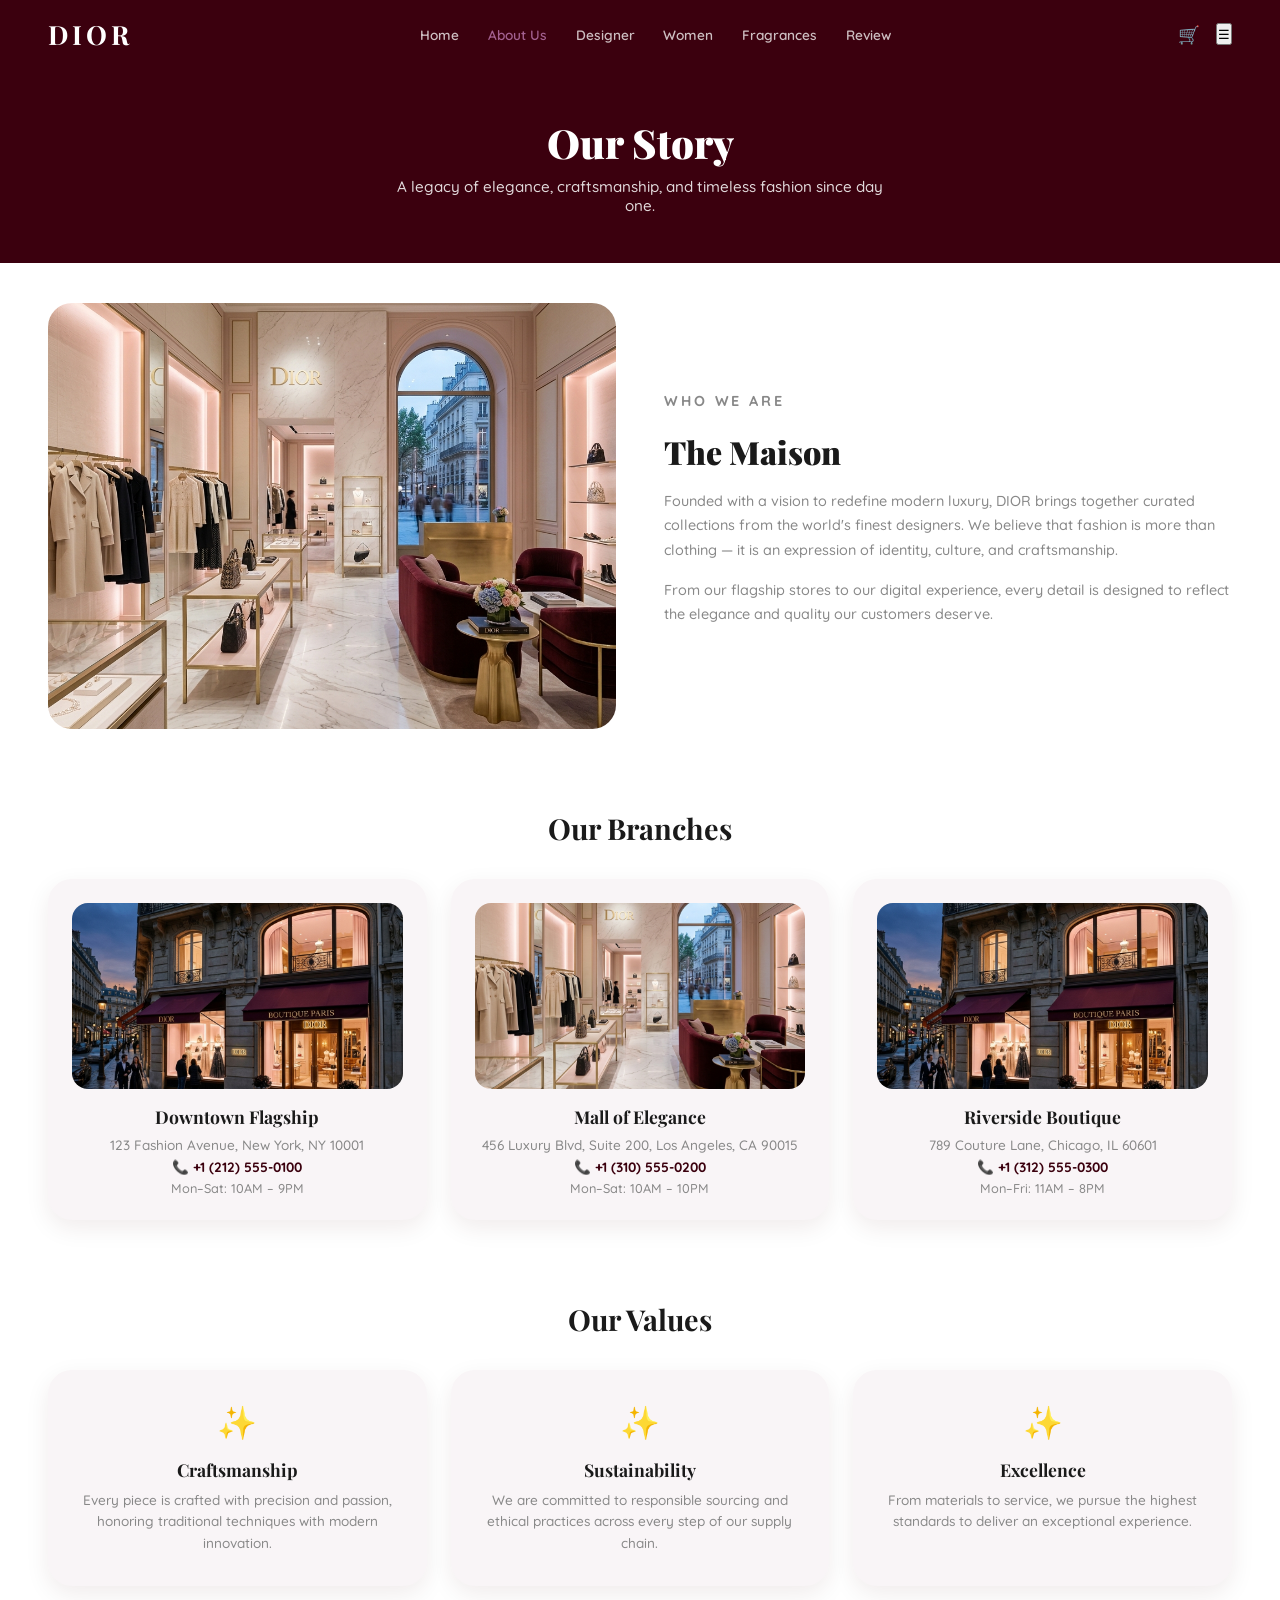
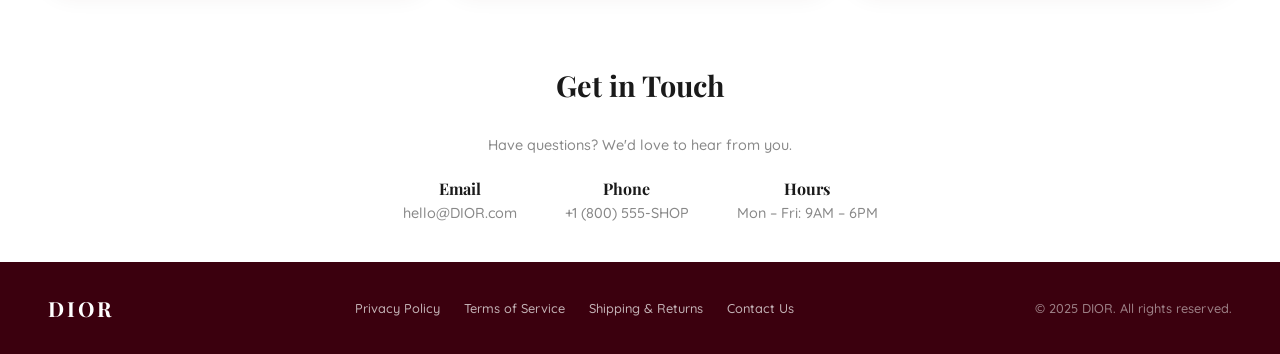
==== commit 06763001: "Fixing missing icons and header image" ====
--- a/about.html
+++ b/about.html
@@ -3,7 +3,7 @@
 <head>
 <meta charset="UTF-8">
 <meta name="viewport" content="width=device-width, initial-scale=1.0">
-<title>DIOR � About Us</title>
+<title>DIOR — About Us</title>
 <link rel="preconnect" href="https://fonts.googleapis.com">
 <link href="https://fonts.googleapis.com/css2?family=Playfair+Display:ital,wght@0,400;0,700;0,900;1,400;1,700&family=Quicksand:wght@400;500;600;700&display=swap" rel="stylesheet">
 <link rel="stylesheet" href="css/style.css">
@@ -19,7 +19,7 @@
     <li><a href="fragrances.html">Fragrances</a></li>
     <li><a href="review.html">Review</a></li>
   </ul>
-  <div class="nav-icons"><a href="cart.html">??</a></div>
+  <div class="nav-icons"><a href="cart.html">&#128722;</a><button class="menu-toggle" id="menu-toggle">&#9776;</button></div>
 </nav>
 
 <section class="about-hero reveal"><div class="about-hero-content"><h1>Our Story</h1><p>A legacy of elegance, craftsmanship, and timeless fashion since day one.</p></div></section>
@@ -30,7 +30,7 @@
     <div class="about-text-block reveal-right">
       <p class="story-tag">WHO WE ARE</p>
       <h2>The Maison</h2>
-      <p>Founded with a vision to redefine modern luxury, DIOR brings together curated collections from the world's finest designers. We believe that fashion is more than clothing � it is an expression of identity, culture, and craftsmanship.</p>
+      <p>Founded with a vision to redefine modern luxury, DIOR brings together curated collections from the world's finest designers. We believe that fashion is more than clothing — it is an expression of identity, culture, and craftsmanship.</p>
       <p>From our flagship stores to our digital experience, every detail is designed to reflect the elegance and quality our customers deserve.</p>
     </div>
   </div>
@@ -39,18 +39,18 @@
 <section class="section about-branches reveal">
   <h2 class="section-title">Our Branches</h2>
   <div class="branches-grid stagger">
-    <div class="branch-card"><div class="branch-img"><img src="assets/images/hero_boutique.png" alt="Branch 1"></div><h3>Downtown Flagship</h3><p class="branch-address">123 Fashion Avenue, New York, NY 10001</p><p class="branch-phone">?? +1 (212) 555-0100</p><p class="branch-hours">Mon�Sat: 10AM � 9PM</p></div>
-    <div class="branch-card"><div class="branch-img"><img src="assets/images/about_interior.png" alt="Branch 2"></div><h3>Mall of Elegance</h3><p class="branch-address">456 Luxury Blvd, Suite 200, Los Angeles, CA 90015</p><p class="branch-phone">?? +1 (310) 555-0200</p><p class="branch-hours">Mon�Sat: 10AM � 10PM</p></div>
-    <div class="branch-card"><div class="branch-img"><img src="assets/images/hero_boutique.png" alt="Branch 3"></div><h3>Riverside Boutique</h3><p class="branch-address">789 Couture Lane, Chicago, IL 60601</p><p class="branch-phone">?? +1 (312) 555-0300</p><p class="branch-hours">Mon�Fri: 11AM � 8PM</p></div>
+    <div class="branch-card"><div class="branch-img"><img src="assets/images/hero_boutique.png" alt="Branch 1"></div><h3>Downtown Flagship</h3><p class="branch-address">123 Fashion Avenue, New York, NY 10001</p><p class="branch-phone">&#128222; +1 (212) 555-0100</p><p class="branch-hours">Mon–Sat: 10AM – 9PM</p></div>
+    <div class="branch-card"><div class="branch-img"><img src="assets/images/about_interior.png" alt="Branch 2"></div><h3>Mall of Elegance</h3><p class="branch-address">456 Luxury Blvd, Suite 200, Los Angeles, CA 90015</p><p class="branch-phone">&#128222; +1 (310) 555-0200</p><p class="branch-hours">Mon–Sat: 10AM – 10PM</p></div>
+    <div class="branch-card"><div class="branch-img"><img src="assets/images/hero_boutique.png" alt="Branch 3"></div><h3>Riverside Boutique</h3><p class="branch-address">789 Couture Lane, Chicago, IL 60601</p><p class="branch-phone">&#128222; +1 (312) 555-0300</p><p class="branch-hours">Mon–Fri: 11AM – 8PM</p></div>
   </div>
 </section>
 
 <section class="section about-values reveal">
   <h2 class="section-title">Our Values</h2>
   <div class="values-grid stagger">
-    <div class="value-card"><span class="value-icon">?</span><h3>Craftsmanship</h3><p>Every piece is crafted with precision and passion, honoring traditional techniques with modern innovation.</p></div>
-    <div class="value-card"><span class="value-icon">?</span><h3>Sustainability</h3><p>We are committed to responsible sourcing and ethical practices across every step of our supply chain.</p></div>
-    <div class="value-card"><span class="value-icon">?</span><h3>Excellence</h3><p>From materials to service, we pursue the highest standards to deliver an exceptional experience.</p></div>
+    <div class="value-card"><span class="value-icon">&#10024;</span><h3>Craftsmanship</h3><p>Every piece is crafted with precision and passion, honoring traditional techniques with modern innovation.</p></div>
+    <div class="value-card"><span class="value-icon">&#10024;</span><h3>Sustainability</h3><p>We are committed to responsible sourcing and ethical practices across every step of our supply chain.</p></div>
+    <div class="value-card"><span class="value-icon">&#10024;</span><h3>Excellence</h3><p>From materials to service, we pursue the highest standards to deliver an exceptional experience.</p></div>
   </div>
 </section>
 
@@ -60,14 +60,22 @@
   <div class="contact-info-row">
     <div class="contact-block"><h3>Email</h3><p>hello@DIOR.com</p></div>
     <div class="contact-block"><h3>Phone</h3><p>+1 (800) 555-SHOP</p></div>
-    <div class="contact-block"><h3>Hours</h3><p>Mon � Fri: 9AM � 6PM</p></div>
+    <div class="contact-block"><h3>Hours</h3><p>Mon – Fri: 9AM – 6PM</p></div>
   </div>
 </section>
 
 <footer class="footer-dark">
-  <div class="footer-content"><span class="footer-brand">DIOR</span><div class="footer-links"><a href="#">Privacy Policy</a><a href="#">Terms of Service</a><a href="#">Shipping &amp; Returns</a><a href="#">Contact Us</a></div><span class="footer-copy">� 2025 DIOR. All rights reserved.</span></div>
+  <div class="footer-content"><span class="footer-brand">DIOR</span><div class="footer-links"><a href="#">Privacy Policy</a><a href="#">Terms of Service</a><a href="#">Shipping &amp; Returns</a><a href="#">Contact Us</a></div><span class="footer-copy">© 2025 DIOR. All rights reserved.</span></div>
 </footer>
-<script>document.addEventListener('DOMContentLoaded',()=>{const o=new IntersectionObserver((e)=>{e.forEach(el=>{if(el.isIntersecting){el.target.classList.add('visible');o.unobserve(el.target)}})},{threshold:0.15});document.querySelectorAll('.reveal,.reveal-left,.reveal-right,.reveal-scale,.stagger').forEach(el=>o.observe(el))})</script>
+<script>document.addEventListener('DOMContentLoaded',()=>{const o=new IntersectionObserver((e)=>{e.forEach(el=>{if(el.isIntersecting){el.target.classList.add('visible');o.unobserve(el.target)}})},{threshold:0.15});document.querySelectorAll('.reveal,.reveal-left,.reveal-right,.reveal-scale,.stagger').forEach(el=>o.observe(el))})
+  const menuToggle = document.getElementById('menu-toggle');
+  const navLinks = document.querySelector('.nav-links');
+  if(menuToggle && navLinks) {
+    menuToggle.addEventListener('click', () => {
+      navLinks.classList.toggle('active');
+    });
+  }
+</script>
 </body>
 </html>
 
--- a/css/style.css
+++ b/css/style.css
@@ -42,7 +42,7 @@
 .nav-icons a:hover{transform:scale(1.15)}
 
 /* HERO */
-.hero{position:relative;min-height:45vh;background:linear-gradient(rgba(0,0,0,.3),rgba(0,0,0,.5)),url('images/hero_boutique.png') center/cover no-repeat;display:flex;align-items:center;justify-content:center;text-align:center;color:#fff}
+.hero{position:relative;min-height:45vh;background:linear-gradient(rgba(0,0,0,.3),rgba(0,0,0,.5)),url('../assets/images/hero_boutique.png') center/cover no-repeat;display:flex;align-items:center;justify-content:center;text-align:center;color:#fff}
 .hero::before{content:'';position:absolute;inset:0;background:rgba(59,0,14,.5)}
 .hero-content{position:relative;z-index:1;max-width:550px;padding:1.5rem;animation:fadeUp .8s ease both}
 .hero h1{font-family:'Playfair Display',serif;font-size:2.5rem;font-weight:700;margin-bottom:.8rem}
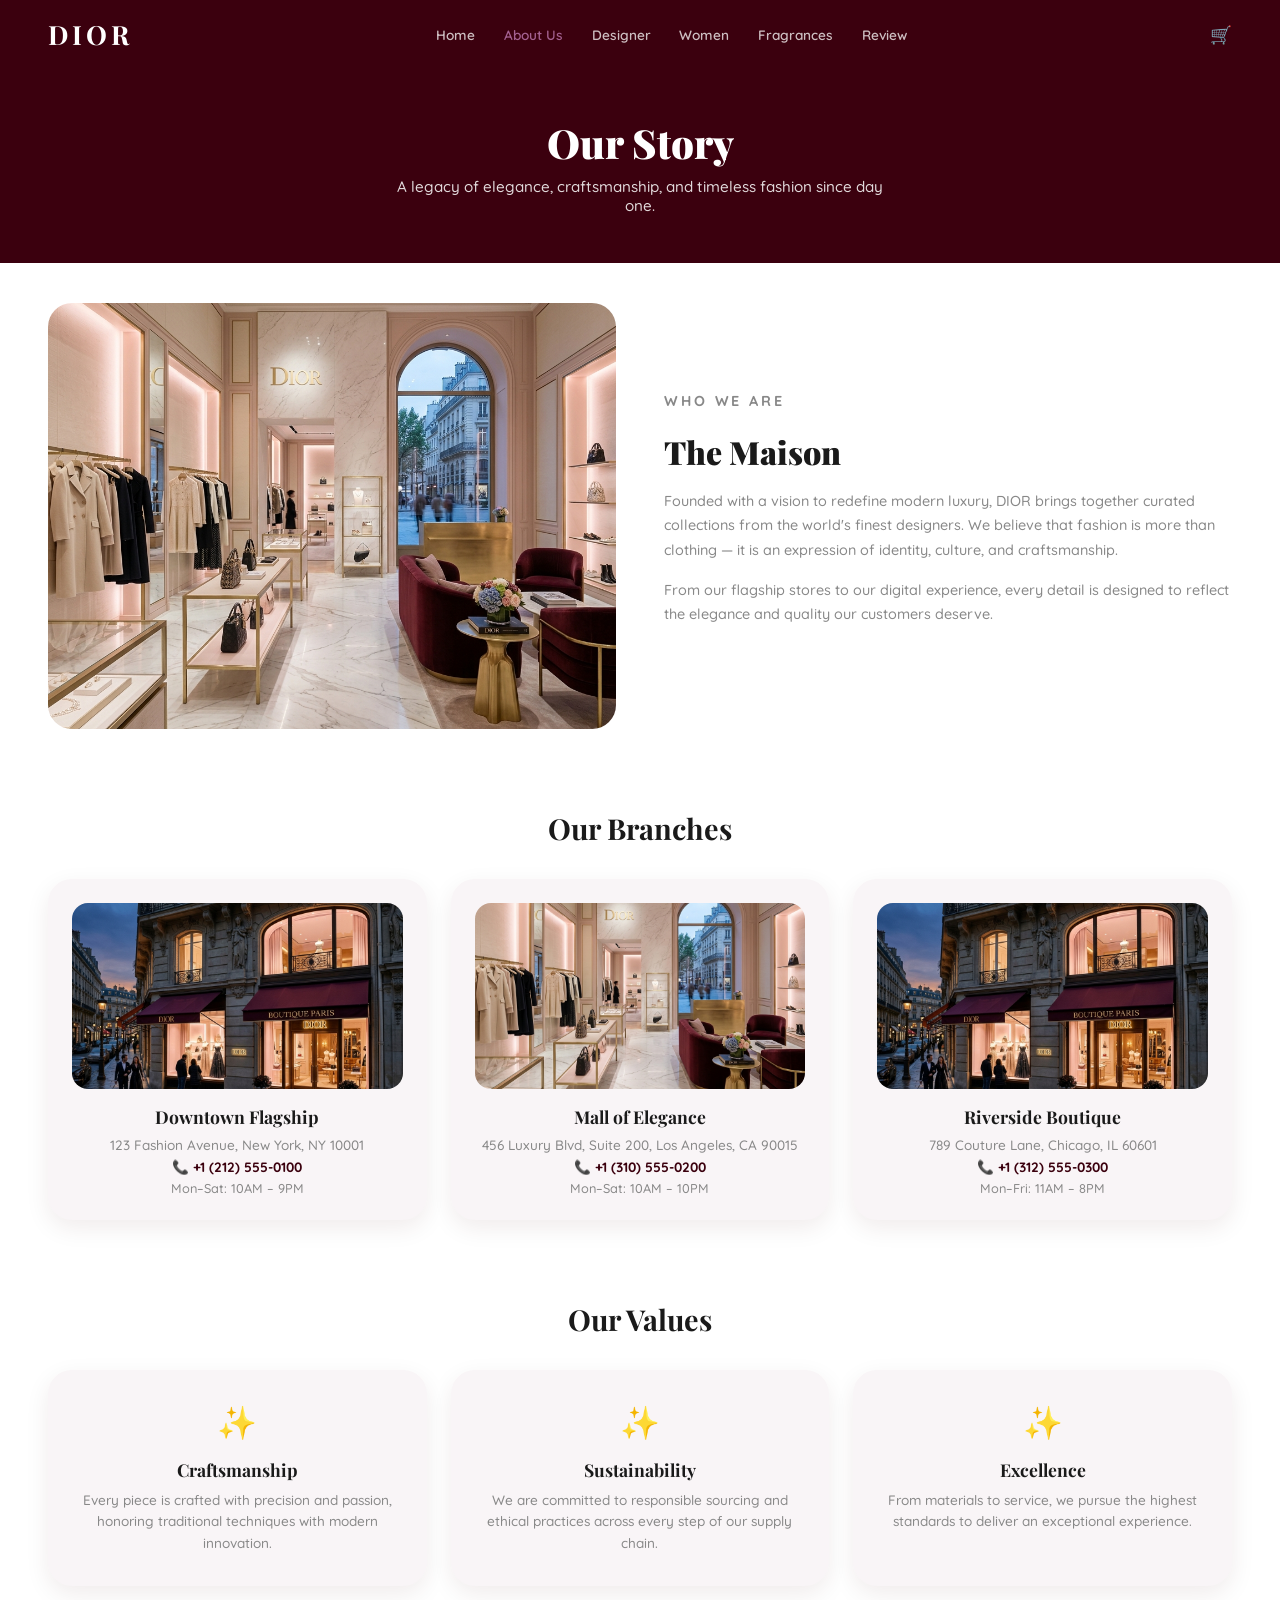
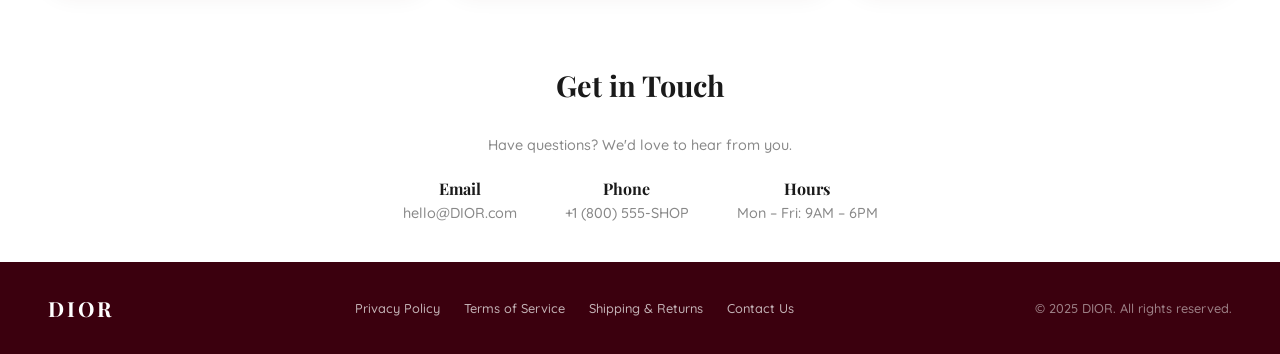
==== commit 60d6f28c: "Centralize JS logic, fix filters across all pages, and update purchase sound effect Co-authored-by: " ====
--- a/about.html
+++ b/about.html
@@ -67,15 +67,7 @@
 <footer class="footer-dark">
   <div class="footer-content"><span class="footer-brand">DIOR</span><div class="footer-links"><a href="#">Privacy Policy</a><a href="#">Terms of Service</a><a href="#">Shipping &amp; Returns</a><a href="#">Contact Us</a></div><span class="footer-copy">© 2025 DIOR. All rights reserved.</span></div>
 </footer>
-<script>document.addEventListener('DOMContentLoaded',()=>{const o=new IntersectionObserver((e)=>{e.forEach(el=>{if(el.isIntersecting){el.target.classList.add('visible');o.unobserve(el.target)}})},{threshold:0.15});document.querySelectorAll('.reveal,.reveal-left,.reveal-right,.reveal-scale,.stagger').forEach(el=>o.observe(el))})
-  const menuToggle = document.getElementById('menu-toggle');
-  const navLinks = document.querySelector('.nav-links');
-  if(menuToggle && navLinks) {
-    menuToggle.addEventListener('click', () => {
-      navLinks.classList.toggle('active');
-    });
-  }
-</script>
+  <script src="js/script.js"></script>
 </body>
 </html>
 
--- a/css/style.css
+++ b/css/style.css
@@ -1,380 +1,2180 @@
 @import url('https://fonts.googleapis.com/css2?family=Playfair+Display:ital,wght@0,400;0,700;0,900;1,400;1,700&family=Quicksand:wght@400;500;600;700&display=swap');
-:root{--primary:#3B000E;--accent:#A46191;--bg:#FFF;--soft:#F9F5F7;--text:#1a1a1a;--muted:#888;--border:#e5e5e5;--radius-lg:24px;--radius-md:16px;--shadow:0 8px 24px rgba(59,0,14,.08)}
-*{box-sizing:border-box;margin:0;padding:0}
-body{font-family:'Quicksand',sans-serif;font-weight:500;background:var(--bg);color:var(--text);animation:pageIn .5s ease both}
+
+:root {
+    --primary: #3B000E;
+    --accent: #A46191;
+    --bg: #FFF;
+    --soft: #F9F5F7;
+    --text: #1a1a1a;
+    --muted: #888;
+    --border: #e5e5e5;
+    --radius-lg: 24px;
+    --radius-md: 16px;
+    --shadow: 0 8px 24px rgba(59, 0, 14, .08)
+}
+
+* {
+    box-sizing: border-box;
+    margin: 0;
+    padding: 0
+}
+
+body {
+    font-family: 'Quicksand', sans-serif;
+    font-weight: 500;
+    background: var(--bg);
+    color: var(--text);
+    animation: pageIn .5s ease both
+}
 
 /* ANIMATIONS */
-@keyframes pageIn{from{opacity:0}to{opacity:1}}
-@keyframes fadeUp{from{opacity:0;transform:translateY(30px)}to{opacity:1;transform:none}}
-@keyframes fadeLeft{from{opacity:0;transform:translateX(-30px)}to{opacity:1;transform:none}}
-@keyframes fadeRight{from{opacity:0;transform:translateX(30px)}to{opacity:1;transform:none}}
-@keyframes scaleIn{from{opacity:0;transform:scale(.92)}to{opacity:1;transform:none}}
-.fade-in{animation:fadeUp .6s ease both}
-.reveal{opacity:0;transform:translateY(30px);transition:opacity .6s ease,transform .6s ease}
-.reveal.visible{opacity:1;transform:none}
-.reveal-left{opacity:0;transform:translateX(-30px);transition:opacity .6s ease,transform .6s ease}
-.reveal-left.visible{opacity:1;transform:none}
-.reveal-right{opacity:0;transform:translateX(30px);transition:opacity .6s ease,transform .6s ease}
-.reveal-right.visible{opacity:1;transform:none}
-.reveal-scale{opacity:0;transform:scale(.92);transition:opacity .5s ease,transform .5s ease}
-.reveal-scale.visible{opacity:1;transform:none}
-.stagger>*{opacity:0;transform:translateY(20px);transition:opacity .4s ease,transform .4s ease}
-.stagger.visible>*{opacity:1;transform:none}
-.stagger.visible>*:nth-child(1){transition-delay:.05s}
-.stagger.visible>*:nth-child(2){transition-delay:.1s}
-.stagger.visible>*:nth-child(3){transition-delay:.15s}
-.stagger.visible>*:nth-child(4){transition-delay:.2s}
-.stagger.visible>*:nth-child(5){transition-delay:.25s}
-.stagger.visible>*:nth-child(6){transition-delay:.3s}
-.stagger.visible>*:nth-child(7){transition-delay:.35s}
-.stagger.visible>*:nth-child(8){transition-delay:.4s}
-.stagger.visible>*:nth-child(9){transition-delay:.45s}
+@keyframes pageIn {
+    from {
+        opacity: 0
+    }
+
+    to {
+        opacity: 1
+    }
+}
+
+@keyframes fadeUp {
+    from {
+        opacity: 0;
+        transform: translateY(30px)
+    }
+
+    to {
+        opacity: 1;
+        transform: none
+    }
+}
+
+@keyframes fadeLeft {
+    from {
+        opacity: 0;
+        transform: translateX(-30px)
+    }
+
+    to {
+        opacity: 1;
+        transform: none
+    }
+}
+
+@keyframes fadeRight {
+    from {
+        opacity: 0;
+        transform: translateX(30px)
+    }
+
+    to {
+        opacity: 1;
+        transform: none
+    }
+}
+
+@keyframes scaleIn {
+    from {
+        opacity: 0;
+        transform: scale(.92)
+    }
+
+    to {
+        opacity: 1;
+        transform: none
+    }
+}
+
+.fade-in {
+    animation: fadeUp .6s ease both
+}
+
+.reveal {
+    opacity: 0;
+    transform: translateY(30px);
+    transition: opacity .6s ease, transform .6s ease
+}
+
+.reveal.visible {
+    opacity: 1;
+    transform: none
+}
+
+.reveal-left {
+    opacity: 0;
+    transform: translateX(-30px);
+    transition: opacity .6s ease, transform .6s ease
+}
+
+.reveal-left.visible {
+    opacity: 1;
+    transform: none
+}
+
+.reveal-right {
+    opacity: 0;
+    transform: translateX(30px);
+    transition: opacity .6s ease, transform .6s ease
+}
+
+.reveal-right.visible {
+    opacity: 1;
+    transform: none
+}
+
+.reveal-scale {
+    opacity: 0;
+    transform: scale(.92);
+    transition: opacity .5s ease, transform .5s ease
+}
+
+.reveal-scale.visible {
+    opacity: 1;
+    transform: none
+}
+
+.stagger>* {
+    opacity: 0;
+    transform: translateY(20px);
+    transition: opacity .4s ease, transform .4s ease
+}
+
+.stagger.visible>* {
+    opacity: 1;
+    transform: none
+}
+
+.stagger.visible>*:nth-child(1) {
+    transition-delay: .05s
+}
+
+.stagger.visible>*:nth-child(2) {
+    transition-delay: .1s
+}
+
+.stagger.visible>*:nth-child(3) {
+    transition-delay: .15s
+}
+
+.stagger.visible>*:nth-child(4) {
+    transition-delay: .2s
+}
+
+.stagger.visible>*:nth-child(5) {
+    transition-delay: .25s
+}
+
+.stagger.visible>*:nth-child(6) {
+    transition-delay: .3s
+}
+
+.stagger.visible>*:nth-child(7) {
+    transition-delay: .35s
+}
+
+.stagger.visible>*:nth-child(8) {
+    transition-delay: .4s
+}
+
+.stagger.visible>*:nth-child(9) {
+    transition-delay: .45s
+}
 
 /* NAVBAR */
-.navbar{display:flex;align-items:center;justify-content:space-between;padding:1rem 3rem;background:var(--primary);position:sticky;top:0;z-index:100}
-.navbar-brand{font-family:'Playfair Display',serif;font-size:1.65rem;font-weight:700;letter-spacing:.15em;text-transform:uppercase;color:#fff;text-decoration:none}
-.navbar-brand span{color:#fff}
-.nav-links{display:flex;gap:1.8rem;list-style:none}
-.nav-links a{color:rgba(255,255,255,.75);text-decoration:none;font-size:.85rem;font-weight:600;transition:color .25s}
-.nav-links a:hover,.nav-links a.active{color:var(--accent)}
-.nav-icons{display:flex;gap:1rem}
-.nav-icons a{color:#fff;text-decoration:none;font-size:1.1rem;transition:transform .2s}
-.nav-icons a:hover{transform:scale(1.15)}
+.navbar {
+    display: flex;
+    align-items: center;
+    justify-content: space-between;
+    padding: 1rem 3rem;
+    background: var(--primary);
+    position: sticky;
+    top: 0;
+    z-index: 100
+}
+
+.navbar-brand {
+    font-family: 'Playfair Display', serif;
+    font-size: 1.65rem;
+    font-weight: 700;
+    letter-spacing: .15em;
+    text-transform: uppercase;
+    color: #fff;
+    text-decoration: none
+}
+
+.navbar-brand span {
+    color: #fff
+}
+
+.nav-links {
+    display: flex;
+    gap: 1.8rem;
+    list-style: none
+}
+
+.nav-links a {
+    color: rgba(255, 255, 255, .75);
+    text-decoration: none;
+    font-size: .85rem;
+    font-weight: 600;
+    transition: color .25s
+}
+
+.nav-links a:hover,
+.nav-links a.active {
+    color: var(--accent)
+}
+
+.nav-icons {
+    display: flex;
+    gap: 1rem
+}
+
+.nav-icons a {
+    color: #fff;
+    text-decoration: none;
+    font-size: 1.1rem;
+    transition: transform .2s
+}
+
+.nav-icons a:hover {
+    transform: scale(1.15)
+}
+
+.menu-toggle {
+    display: none;
+    background: none;
+    border: none;
+    color: #fff;
+    font-size: 1.5rem;
+    cursor: pointer
+}
 
 /* HERO */
-.hero{position:relative;min-height:45vh;background:linear-gradient(rgba(0,0,0,.3),rgba(0,0,0,.5)),url('../assets/images/hero_boutique.png') center/cover no-repeat;display:flex;align-items:center;justify-content:center;text-align:center;color:#fff}
-.hero::before{content:'';position:absolute;inset:0;background:rgba(59,0,14,.5)}
-.hero-content{position:relative;z-index:1;max-width:550px;padding:1.5rem;animation:fadeUp .8s ease both}
-.hero h1{font-family:'Playfair Display',serif;font-size:2.5rem;font-weight:700;margin-bottom:.8rem}
-.hero h1 em{font-style:italic}
-.hero p{font-size:.95rem;line-height:1.6;opacity:.9}
+.hero {
+    position: relative;
+    min-height: 45vh;
+    background: linear-gradient(rgba(0, 0, 0, .3), rgba(0, 0, 0, .5)), url('../assets/images/hero_boutique.png') center/cover no-repeat;
+    display: flex;
+    align-items: center;
+    justify-content: center;
+    text-align: center;
+    color: #fff
+}
+
+.hero::before {
+    content: '';
+    position: absolute;
+    inset: 0;
+    background: rgba(59, 0, 14, .5)
+}
+
+.hero-content {
+    position: relative;
+    z-index: 1;
+    max-width: 550px;
+    padding: 1.5rem;
+    animation: fadeUp .8s ease both
+}
+
+.hero h1 {
+    font-family: 'Playfair Display', serif;
+    font-size: 2.5rem;
+    font-weight: 700;
+    margin-bottom: .8rem
+}
+
+.hero h1 em {
+    font-style: italic
+}
+
+.hero p {
+    font-size: .95rem;
+    line-height: 1.6;
+    opacity: .9
+}
 
 /* BUTTONS */
-.btn-accent{display:inline-block;background:var(--accent);color:#fff;padding:.75rem 1.8rem;border-radius:var(--radius-md);font-family:'Quicksand',sans-serif;font-weight:700;font-size:.85rem;text-decoration:none;border:none;cursor:pointer;transition:transform .15s,box-shadow .25s}
-.btn-accent:hover{box-shadow:0 4px 16px rgba(164,97,145,.35)}
-.btn-accent:active{transform:scale(.97)}
-.btn-primary{display:inline-block;background:var(--primary);color:#fff;padding:.8rem 2rem;border-radius:var(--radius-md);font-family:'Quicksand',sans-serif;font-weight:700;font-size:.9rem;text-decoration:none;border:none;cursor:pointer;transition:transform .15s}
-.btn-primary:active{transform:scale(.97)}
-.btn-outline{display:inline-block;background:transparent;color:var(--text);padding:.7rem 1.5rem;border-radius:var(--radius-md);font-weight:700;font-size:.85rem;text-decoration:none;border:1.5px solid var(--text);cursor:pointer;transition:all .25s}
-.btn-outline:hover{background:var(--primary);color:#fff;border-color:var(--primary)}
-.btn-full{width:100%;text-align:center;display:block}
+.btn-accent {
+    display: inline-block;
+    background: var(--accent);
+    color: #fff;
+    padding: .75rem 1.8rem;
+    border-radius: var(--radius-md);
+    font-family: 'Quicksand', sans-serif;
+    font-weight: 700;
+    font-size: .85rem;
+    text-decoration: none;
+    border: none;
+    cursor: pointer;
+    transition: transform .15s, box-shadow .25s
+}
+
+.btn-accent:hover {
+    box-shadow: 0 4px 16px rgba(164, 97, 145, .35)
+}
+
+.btn-accent:active {
+    transform: scale(.97)
+}
+
+.btn-primary {
+    display: inline-block;
+    background: var(--primary);
+    color: #fff;
+    padding: .8rem 2rem;
+    border-radius: var(--radius-md);
+    font-family: 'Quicksand', sans-serif;
+    font-weight: 700;
+    font-size: .9rem;
+    text-decoration: none;
+    border: none;
+    cursor: pointer;
+    transition: transform .15s
+}
+
+.btn-primary:active {
+    transform: scale(.97)
+}
+
+.btn-outline {
+    display: inline-block;
+    background: transparent;
+    color: var(--text);
+    padding: .7rem 1.5rem;
+    border-radius: var(--radius-md);
+    font-weight: 700;
+    font-size: .85rem;
+    text-decoration: none;
+    border: 1.5px solid var(--text);
+    cursor: pointer;
+    transition: all .25s
+}
+
+.btn-outline:hover {
+    background: var(--primary);
+    color: #fff;
+    border-color: var(--primary)
+}
+
+.btn-full {
+    width: 100%;
+    text-align: center;
+    display: block
+}
 
 /* SECTIONS */
-.section{padding:2.5rem 3rem}
-.section-title{font-family:'Playfair Display',serif;font-size:1.8rem;font-weight:700;margin-bottom:2rem;text-align:center}
-.section-sub{color:var(--muted);font-size:1rem}
-.page-title{font-family:'Playfair Display',serif;font-size:2rem;font-weight:900;margin-bottom:1.5rem}
+.section {
+    padding: 2.5rem 3rem
+}
+
+.section-title {
+    font-family: 'Playfair Display', serif;
+    font-size: 1.8rem;
+    font-weight: 700;
+    margin-bottom: 2rem;
+    text-align: center
+}
+
+.section-sub {
+    color: var(--muted);
+    font-size: 1rem
+}
+
+.page-title {
+    font-family: 'Playfair Display', serif;
+    font-size: 2rem;
+    font-weight: 900;
+    margin-bottom: 1.5rem
+}
 
 /* COLLECTIONS */
-.collections-grid{display:grid;grid-template-columns:repeat(3,1fr);gap:1.5rem}
-.collection-card{position:relative;border-radius:var(--radius-lg);overflow:hidden;aspect-ratio:4/3;text-decoration:none;color:#fff;background:var(--soft);transition:transform .3s}
-.collection-card:hover{transform:scale(1.02)}
-.collection-card img{width:100%;height:100%;object-fit:cover;display:block;transition:transform .4s}
-.collection-card:hover img{transform:scale(1.05)}
-.collection-info{position:absolute;bottom:0;left:0;right:0;padding:1.2rem;background:linear-gradient(transparent,rgba(0,0,0,.6))}
-.collection-info h3{font-family:'Playfair Display',serif;font-size:1.2rem;font-weight:700}
-.collection-info span{font-size:.8rem}
+.collections-grid {
+    display: grid;
+    grid-template-columns: repeat(3, 1fr);
+    gap: 1.5rem
+}
+
+.collection-card {
+    position: relative;
+    border-radius: var(--radius-lg);
+    overflow: hidden;
+    aspect-ratio: 4/3;
+    text-decoration: none;
+    color: #fff;
+    background: var(--soft);
+    transition: transform .3s
+}
+
+.collection-card:hover {
+    transform: scale(1.02)
+}
+
+.collection-card img {
+    width: 100%;
+    height: 100%;
+    object-fit: cover;
+    display: block;
+    transition: transform .4s
+}
+
+.collection-card:hover img {
+    transform: scale(1.05)
+}
+
+.collection-info {
+    position: absolute;
+    bottom: 0;
+    left: 0;
+    right: 0;
+    padding: 1.2rem;
+    background: linear-gradient(transparent, rgba(0, 0, 0, .6))
+}
+
+.collection-info h3 {
+    font-family: 'Playfair Display', serif;
+    font-size: 1.2rem;
+    font-weight: 700
+}
+
+.collection-info span {
+    font-size: .8rem
+}
 
 /* NEW ARRIVALS */
-.section-header{display:flex;justify-content:space-between;align-items:center;margin-bottom:1.5rem}
-.section-header h2{font-family:'Playfair Display',serif;font-size:1.8rem;font-weight:700}
-.view-all{color:var(--accent);text-decoration:none;font-size:.85rem;font-weight:600}
-.arrivals-grid{display:grid;grid-template-columns:repeat(4,1fr);gap:1.5rem}
-.arrival-card{text-decoration:none;color:var(--text);transition:transform .25s}
-.arrival-card:hover{transform:translateY(-4px)}
-.arrival-img{aspect-ratio:1;border-radius:var(--radius-lg);overflow:hidden;background:var(--soft);margin-bottom:.5rem;max-height:200px}
-.arrival-img img{width:100%;height:100%;object-fit:cover;display:block}
-.arrival-name{font-size:.85rem;font-weight:700;margin-bottom:.1rem}
-.arrival-sub{font-size:.75rem;color:var(--muted);margin-bottom:.2rem}
-.arrival-price{font-size:.85rem;color:var(--muted)}
+.section-header {
+    display: flex;
+    justify-content: space-between;
+    align-items: center;
+    margin-bottom: 1.5rem
+}
+
+.section-header h2 {
+    font-family: 'Playfair Display', serif;
+    font-size: 1.8rem;
+    font-weight: 700
+}
+
+.view-all {
+    color: var(--accent);
+    text-decoration: none;
+    font-size: .85rem;
+    font-weight: 600
+}
+
+.arrivals-grid {
+    display: grid;
+    grid-template-columns: repeat(4, 1fr);
+    gap: 1.5rem
+}
+
+.arrival-card {
+    text-decoration: none;
+    color: var(--text);
+    transition: transform .25s
+}
+
+.arrival-card:hover {
+    transform: translateY(-4px)
+}
+
+.arrival-img {
+    aspect-ratio: 1;
+    border-radius: var(--radius-lg);
+    overflow: hidden;
+    background: var(--soft);
+    margin-bottom: .5rem;
+    max-height: 200px
+}
+
+.arrival-img img {
+    width: 100%;
+    height: 100%;
+    object-fit: cover;
+    display: block
+}
+
+.arrival-name {
+    font-size: .85rem;
+    font-weight: 700;
+    margin-bottom: .1rem
+}
+
+.arrival-sub {
+    font-size: .75rem;
+    color: var(--muted);
+    margin-bottom: .2rem
+}
+
+.arrival-price {
+    font-size: .85rem;
+    color: var(--muted)
+}
 
 /* BRAND STORY */
-.brand-story{display:grid;grid-template-columns:3fr 2fr;min-height:320px}
-.story-image{background:var(--soft)}
-.story-image img{width:100%;height:100%;object-fit:cover;display:block}
-.story-text{display:flex;flex-direction:column;justify-content:center;padding:2.5rem}
-.story-tag{font-size:.75rem;text-transform:uppercase;letter-spacing:.2em;color:var(--accent);margin-bottom:1rem;font-weight:700}
-.story-text h2{font-family:'Playfair Display',serif;font-size:2rem;font-weight:900;margin-bottom:1rem}
-.story-text p{color:var(--muted);line-height:1.7;margin-bottom:1.5rem;font-size:.9rem}
+.brand-story {
+    display: grid;
+    grid-template-columns: 3fr 2fr;
+    min-height: 320px
+}
+
+.story-image {
+    background: var(--soft)
+}
+
+.story-image img {
+    width: 100%;
+    height: 100%;
+    object-fit: cover;
+    display: block
+}
+
+.story-text {
+    display: flex;
+    flex-direction: column;
+    justify-content: center;
+    padding: 2.5rem
+}
+
+.story-tag {
+    font-size: .75rem;
+    text-transform: uppercase;
+    letter-spacing: .2em;
+    color: var(--accent);
+    margin-bottom: 1rem;
+    font-weight: 700
+}
+
+.story-text h2 {
+    font-family: 'Playfair Display', serif;
+    font-size: 2rem;
+    font-weight: 900;
+    margin-bottom: 1rem
+}
+
+.story-text p {
+    color: var(--muted);
+    line-height: 1.7;
+    margin-bottom: 1.5rem;
+    font-size: .9rem
+}
 
 /* ACCESSORIES */
-.acc-grid{display:grid;grid-template-columns:repeat(4,1fr);gap:2rem;justify-items:center}
-.acc-item{text-align:center;transition:transform .25s;text-decoration:none;color:inherit;display:block}
-.acc-item:hover{transform:translateY(-4px)}
-.acc-circle{width:100px;height:100px;border-radius:50%;overflow:hidden;margin:0 auto .6rem;background:var(--soft);transition:box-shadow .3s}
-.acc-item:hover .acc-circle{box-shadow:0 4px 16px rgba(164,97,145,.2)}
-.acc-circle img{width:100%;height:100%;object-fit:cover}
-.acc-item p{font-size:.85rem;font-weight:600}
+.acc-grid {
+    display: grid;
+    grid-template-columns: repeat(4, 1fr);
+    gap: 2rem;
+    justify-items: center
+}
+
+.acc-item {
+    text-align: center;
+    transition: transform .25s;
+    text-decoration: none;
+    color: inherit;
+    display: block
+}
+
+.acc-item:hover {
+    transform: translateY(-4px)
+}
+
+.acc-circle {
+    width: 100px;
+    height: 100px;
+    border-radius: 50%;
+    overflow: hidden;
+    margin: 0 auto .6rem;
+    background: var(--soft);
+    transition: box-shadow .3s
+}
+
+.acc-item:hover .acc-circle {
+    box-shadow: 0 4px 16px rgba(164, 97, 145, .2)
+}
+
+.acc-circle img {
+    width: 100%;
+    height: 100%;
+    object-fit: cover
+}
+
+.acc-item p {
+    font-size: .85rem;
+    font-weight: 600
+}
 
 /* NEWSLETTER */
-.newsletter{text-align:center;max-width:550px;margin:0 auto}
-.newsletter-sub{color:var(--muted);font-size:.9rem;margin-bottom:1.5rem;text-align:center}
-.newsletter-form{display:flex;gap:.5rem}
-.newsletter-form input{flex:1;padding:.75rem 1rem;border:1px solid var(--border);border-radius:var(--radius-md);font-family:'Quicksand',sans-serif;font-size:.9rem;transition:border-color .25s}
-.newsletter-form input:focus{outline:none;border-color:var(--accent)}
+.newsletter {
+    text-align: center;
+    max-width: 550px;
+    margin: 0 auto
+}
+
+.newsletter-sub {
+    color: var(--muted);
+    font-size: .9rem;
+    margin-bottom: 1.5rem;
+    text-align: center
+}
+
+.newsletter-form {
+    display: flex;
+    gap: .5rem
+}
+
+.newsletter-form input {
+    flex: 1;
+    padding: .75rem 1rem;
+    border: 1px solid var(--border);
+    border-radius: var(--radius-md);
+    font-family: 'Quicksand', sans-serif;
+    font-size: .9rem;
+    transition: border-color .25s
+}
+
+.newsletter-form input:focus {
+    outline: none;
+    border-color: var(--accent)
+}
 
 /* FOOTER */
-footer,.footer-dark{background:var(--primary);padding:2rem 3rem;color:#fff}
-.footer-content{display:flex;align-items:center;justify-content:space-between}
-.footer-brand{font-family:'Playfair Display',serif;font-size:1.3rem;font-weight:700;letter-spacing:.15em;text-transform:uppercase}
-.footer-links{display:flex;gap:1.5rem}
-.footer-links a{color:rgba(255,255,255,.7);text-decoration:none;font-size:.8rem;transition:color .2s}
-.footer-links a:hover{color:#fff}
-.footer-copy{font-size:.8rem;color:rgba(255,255,255,.5)}
+footer,
+.footer-dark {
+    background: var(--primary);
+    padding: 2rem 3rem;
+    color: #fff
+}
+
+.footer-content {
+    display: flex;
+    align-items: center;
+    justify-content: space-between
+}
+
+.footer-brand {
+    font-family: 'Playfair Display', serif;
+    font-size: 1.3rem;
+    font-weight: 700;
+    letter-spacing: .15em;
+    text-transform: uppercase
+}
+
+.footer-links {
+    display: flex;
+    gap: 1.5rem
+}
+
+.footer-links a {
+    color: rgba(255, 255, 255, .7);
+    text-decoration: none;
+    font-size: .8rem;
+    transition: color .2s
+}
+
+.footer-links a:hover {
+    color: #fff
+}
+
+.footer-copy {
+    font-size: .8rem;
+    color: rgba(255, 255, 255, .5)
+}
 
 /* BREADCRUMB */
-.breadcrumb{padding:1rem 3rem;font-size:.8rem;color:var(--muted)}
-.breadcrumb a{color:var(--accent);text-decoration:none}
+.breadcrumb {
+    padding: 1rem 3rem;
+    font-size: .8rem;
+    color: var(--muted)
+}
+
+.breadcrumb a {
+    color: var(--accent);
+    text-decoration: none
+}
 
 /* PRODUCT DETAIL */
-.pd-section{display:grid;grid-template-columns:1fr 1fr;gap:2.5rem;padding:1.5rem 3rem 3rem;max-width:1100px;margin:0 auto}
-.pd-main-img{border-radius:var(--radius-lg);overflow:hidden;background:var(--soft);aspect-ratio:1}
-.pd-main-img img{width:100%;height:100%;object-fit:cover;display:block}
-.pd-thumbs{display:flex;gap:.5rem;margin-top:.75rem}
-.pd-thumb{width:70px;height:70px;border-radius:var(--radius-md);overflow:hidden;border:2px solid var(--border);cursor:pointer;transition:border-color .2s;background:var(--soft)}
-.pd-thumb.active,.pd-thumb:hover{border-color:var(--accent)}
-.pd-thumb img{width:100%;height:100%;object-fit:cover}
-.pd-info h1{font-family:'Playfair Display',serif;font-size:1.8rem;font-weight:900;margin-bottom:.3rem}
-.pd-subtitle{color:var(--muted);font-size:.9rem;margin-bottom:.8rem}
-.pd-price{font-family:'Playfair Display',serif;font-size:1.6rem;font-weight:700;margin-bottom:1rem}
-.pd-desc{color:var(--muted);font-size:.85rem;line-height:1.7;margin-bottom:1.5rem}
-.pd-actions{display:flex;gap:1.5rem;margin-top:1rem;margin-bottom:1.5rem}
-.pd-actions a{color:var(--text);text-decoration:none;font-size:.85rem;font-weight:600;transition:color .2s}
-.pd-actions a:hover{color:var(--accent)}
-.pd-specs{display:grid;grid-template-columns:1fr 1fr;gap:1rem;margin-bottom:1rem}
-.pd-spec-card{background:var(--soft);border-radius:var(--radius-md);padding:1rem}
-.pd-spec-card h4{font-size:.85rem;margin-bottom:.3rem}
-.pd-spec-card p{font-size:.8rem;color:var(--muted)}
-.pd-origin{background:var(--soft);border-radius:var(--radius-md);padding:1rem}
-.pd-origin h4{font-size:.85rem;margin-bottom:.3rem}
-.pd-origin p{font-size:.8rem;color:var(--muted)}
-.pd-reviews-grid{display:grid;grid-template-columns:1fr 1fr;gap:2.5rem}
-.pd-reviews-list{display:flex;flex-direction:column;gap:.75rem;align-items:flex-start}
-.pd-reviews-list h2,.pd-write-review h3{font-family:'Playfair Display',serif;font-weight:700;margin-bottom:.5rem}
-.rv-header{display:flex;align-items:center;gap:.5rem;margin-bottom:.3rem;font-size:.85rem;flex-wrap:wrap}
-.rv-stars{color:var(--accent)}
-.rv-date{color:var(--muted);margin-left:auto;font-size:.75rem}
+.pd-section {
+    display: grid;
+    grid-template-columns: 1fr 1fr;
+    gap: 2.5rem;
+    padding: 1.5rem 3rem 3rem;
+    max-width: 1100px;
+    margin: 0 auto
+}
+
+.pd-main-img {
+    border-radius: var(--radius-lg);
+    overflow: hidden;
+    background: var(--soft);
+    aspect-ratio: 1
+}
+
+.pd-main-img img {
+    width: 100%;
+    height: 100%;
+    object-fit: cover;
+    display: block
+}
+
+.pd-thumbs {
+    display: flex;
+    gap: .5rem;
+    margin-top: .75rem
+}
+
+.pd-thumb {
+    width: 70px;
+    height: 70px;
+    border-radius: var(--radius-md);
+    overflow: hidden;
+    border: 2px solid var(--border);
+    cursor: pointer;
+    transition: border-color .2s;
+    background: var(--soft)
+}
+
+.pd-thumb.active,
+.pd-thumb:hover {
+    border-color: var(--accent)
+}
+
+.pd-thumb img {
+    width: 100%;
+    height: 100%;
+    object-fit: cover
+}
+
+.pd-info h1 {
+    font-family: 'Playfair Display', serif;
+    font-size: 1.8rem;
+    font-weight: 900;
+    margin-bottom: .3rem
+}
+
+.pd-subtitle {
+    color: var(--muted);
+    font-size: .9rem;
+    margin-bottom: .8rem
+}
+
+.pd-price {
+    font-family: 'Playfair Display', serif;
+    font-size: 1.6rem;
+    font-weight: 700;
+    margin-bottom: 1rem
+}
+
+.pd-desc {
+    color: var(--muted);
+    font-size: .85rem;
+    line-height: 1.7;
+    margin-bottom: 1.5rem
+}
+
+.pd-actions {
+    display: flex;
+    gap: 1.5rem;
+    margin-top: 1rem;
+    margin-bottom: 1.5rem
+}
+
+.pd-actions a {
+    color: var(--text);
+    text-decoration: none;
+    font-size: .85rem;
+    font-weight: 600;
+    transition: color .2s
+}
+
+.pd-actions a:hover {
+    color: var(--accent)
+}
+
+.pd-specs {
+    display: grid;
+    grid-template-columns: 1fr 1fr;
+    gap: 1rem;
+    margin-bottom: 1rem
+}
+
+.pd-spec-card {
+    background: var(--soft);
+    border-radius: var(--radius-md);
+    padding: 1rem
+}
+
+.pd-spec-card h4 {
+    font-size: .85rem;
+    margin-bottom: .3rem
+}
+
+.pd-spec-card p {
+    font-size: .8rem;
+    color: var(--muted)
+}
+
+.pd-origin {
+    background: var(--soft);
+    border-radius: var(--radius-md);
+    padding: 1rem
+}
+
+.pd-origin h4 {
+    font-size: .85rem;
+    margin-bottom: .3rem
+}
+
+.pd-origin p {
+    font-size: .8rem;
+    color: var(--muted)
+}
+
+.pd-reviews-grid {
+    display: grid;
+    grid-template-columns: 1fr 1fr;
+    gap: 2.5rem
+}
+
+.pd-reviews-list {
+    display: flex;
+    flex-direction: column;
+    gap: .75rem;
+    align-items: flex-start
+}
+
+.pd-reviews-list h2,
+.pd-write-review h3 {
+    font-family: 'Playfair Display', serif;
+    font-weight: 700;
+    margin-bottom: .5rem
+}
+
+.rv-header {
+    display: flex;
+    align-items: center;
+    gap: .5rem;
+    margin-bottom: .3rem;
+    font-size: .85rem;
+    flex-wrap: wrap
+}
+
+.rv-stars {
+    color: var(--accent)
+}
+
+.rv-date {
+    color: var(--muted);
+    margin-left: auto;
+    font-size: .75rem
+}
 
 /* CART */
-.cart-layout{display:grid;grid-template-columns:1fr 380px;gap:2rem;align-items:start}
-.cart-item{display:flex;gap:1.2rem;padding:1.5rem;background:#fff;border-radius:var(--radius-lg);box-shadow:var(--shadow);margin-bottom:1rem;transition:transform .2s}
-.cart-item:hover{transform:translateY(-2px)}
-.cart-item-img{width:120px;height:120px;border-radius:var(--radius-md);overflow:hidden;background:var(--soft);flex-shrink:0}
-.cart-item-img img{width:100%;height:100%;object-fit:cover}
-.cart-item-details{flex:1;display:flex;flex-direction:column;justify-content:space-between}
-.cart-item-top{display:flex;justify-content:space-between}
-.cart-item-top h3{font-family:'Playfair Display',serif;font-size:1rem;font-weight:700}
-.cart-item-sub{color:var(--muted);font-size:.8rem;margin-top:.2rem}
-.cart-tags{display:flex;gap:.5rem;margin-top:.5rem}
-.cart-tag{background:var(--soft);padding:.25rem .7rem;border-radius:50px;font-size:.75rem;font-weight:600}
-.cart-remove{background:none;border:none;font-size:1rem;color:var(--muted);cursor:pointer;transition:color .2s}
-.cart-remove:hover{color:var(--primary)}
-.cart-item-bottom{display:flex;justify-content:space-between;align-items:center;margin-top:.5rem}
-.qty-controls{display:flex;align-items:center;gap:0}
-.qty-btn{width:32px;height:32px;border:1px solid var(--border);background:#fff;border-radius:50%;font-size:1rem;cursor:pointer;display:flex;align-items:center;justify-content:center;transition:all .2s}
-.qty-btn:hover{background:var(--soft);border-color:var(--accent)}
-.qty-num{width:36px;text-align:center;font-weight:700;font-size:.9rem}
-.cart-item-price{font-family:'Playfair Display',serif;font-size:1.1rem;font-weight:700}
+.cart-layout {
+    display: grid;
+    grid-template-columns: 1fr 380px;
+    gap: 2rem;
+    align-items: start
+}
+
+.cart-item {
+    display: flex;
+    gap: 1.2rem;
+    padding: 1.5rem;
+    background: #fff;
+    border-radius: var(--radius-lg);
+    box-shadow: var(--shadow);
+    margin-bottom: 1rem;
+    transition: transform .2s
+}
+
+.cart-item:hover {
+    transform: translateY(-2px)
+}
+
+.cart-item-img {
+    width: 120px;
+    height: 120px;
+    border-radius: var(--radius-md);
+    overflow: hidden;
+    background: var(--soft);
+    flex-shrink: 0
+}
+
+.cart-item-img img {
+    width: 100%;
+    height: 100%;
+    object-fit: cover
+}
+
+.cart-item-details {
+    flex: 1;
+    display: flex;
+    flex-direction: column;
+    justify-content: space-between
+}
+
+.cart-item-top {
+    display: flex;
+    justify-content: space-between
+}
+
+.cart-item-top h3 {
+    font-family: 'Playfair Display', serif;
+    font-size: 1rem;
+    font-weight: 700
+}
+
+.cart-item-sub {
+    color: var(--muted);
+    font-size: .8rem;
+    margin-top: .2rem
+}
+
+.cart-tags {
+    display: flex;
+    gap: .5rem;
+    margin-top: .5rem
+}
+
+.cart-tag {
+    background: var(--soft);
+    padding: .25rem .7rem;
+    border-radius: 50px;
+    font-size: .75rem;
+    font-weight: 600
+}
+
+.cart-remove {
+    background: none;
+    border: none;
+    font-size: 1rem;
+    color: var(--muted);
+    cursor: pointer;
+    transition: color .2s
+}
+
+.cart-remove:hover {
+    color: var(--primary)
+}
+
+.cart-item-bottom {
+    display: flex;
+    justify-content: space-between;
+    align-items: center;
+    margin-top: .5rem
+}
+
+.qty-controls {
+    display: flex;
+    align-items: center;
+    gap: 0
+}
+
+.qty-btn {
+    width: 32px;
+    height: 32px;
+    border: 1px solid var(--border);
+    background: #fff;
+    border-radius: 50%;
+    font-size: 1rem;
+    cursor: pointer;
+    display: flex;
+    align-items: center;
+    justify-content: center;
+    transition: all .2s
+}
+
+.qty-btn:hover {
+    background: var(--soft);
+    border-color: var(--accent)
+}
+
+.qty-num {
+    width: 36px;
+    text-align: center;
+    font-weight: 700;
+    font-size: .9rem
+}
+
+.cart-item-price {
+    font-family: 'Playfair Display', serif;
+    font-size: 1.1rem;
+    font-weight: 700
+}
 
 /* ORDER SUMMARY */
-.order-summary{background:#fff;border-radius:var(--radius-lg);padding:1.5rem;box-shadow:var(--shadow);position:sticky;top:5rem}
-.order-summary h2{font-family:'Playfair Display',serif;font-size:1.3rem;font-weight:700;margin-bottom:1rem;padding-bottom:.75rem;border-bottom:1px solid var(--border)}
-.summary-row{display:flex;justify-content:space-between;font-size:.85rem;padding:.4rem 0;color:var(--muted)}
-.summary-total{font-family:'Playfair Display',serif;font-size:1.1rem;font-weight:700;color:var(--text);padding-top:.75rem;margin-top:.5rem;border-top:1px solid var(--border)}
-.summary-note{text-align:center;font-size:.75rem;color:var(--muted);margin-top:.75rem}
-.summary-divider{border-top:1px solid var(--border);margin:.75rem 0}
-.summary-item{display:flex;align-items:center;gap:.75rem;margin-bottom:.75rem}
-.summary-item-img{width:55px;height:55px;border-radius:var(--radius-md);overflow:hidden;background:var(--soft);flex-shrink:0}
-.summary-item-img img{width:100%;height:100%;object-fit:cover}
-.summary-item-info{flex:1;font-size:.8rem}
-.summary-item-info strong{display:block;font-size:.85rem}
-.summary-item-info span{color:var(--muted)}
-.summary-item-price{font-weight:700;font-size:.9rem}
+.order-summary {
+    background: #fff;
+    border-radius: var(--radius-lg);
+    padding: 1.5rem;
+    box-shadow: var(--shadow);
+    position: sticky;
+    top: 5rem
+}
+
+.order-summary h2 {
+    font-family: 'Playfair Display', serif;
+    font-size: 1.3rem;
+    font-weight: 700;
+    margin-bottom: 1rem;
+    padding-bottom: .75rem;
+    border-bottom: 1px solid var(--border)
+}
+
+.summary-row {
+    display: flex;
+    justify-content: space-between;
+    font-size: .85rem;
+    padding: .4rem 0;
+    color: var(--muted)
+}
+
+.summary-total {
+    font-family: 'Playfair Display', serif;
+    font-size: 1.1rem;
+    font-weight: 700;
+    color: var(--text);
+    padding-top: .75rem;
+    margin-top: .5rem;
+    border-top: 1px solid var(--border)
+}
+
+.summary-note {
+    text-align: center;
+    font-size: .75rem;
+    color: var(--muted);
+    margin-top: .75rem
+}
+
+.summary-divider {
+    border-top: 1px solid var(--border);
+    margin: .75rem 0
+}
+
+.summary-item {
+    display: flex;
+    align-items: center;
+    gap: .75rem;
+    margin-bottom: .75rem
+}
+
+.summary-item-img {
+    width: 55px;
+    height: 55px;
+    border-radius: var(--radius-md);
+    overflow: hidden;
+    background: var(--soft);
+    flex-shrink: 0
+}
+
+.summary-item-img img {
+    width: 100%;
+    height: 100%;
+    object-fit: cover
+}
+
+.summary-item-info {
+    flex: 1;
+    font-size: .8rem
+}
+
+.summary-item-info strong {
+    display: block;
+    font-size: .85rem
+}
+
+.summary-item-info span {
+    color: var(--muted)
+}
+
+.summary-item-price {
+    font-weight: 700;
+    font-size: .9rem
+}
 
 /* CHECKOUT */
-.checkout-layout{display:grid;grid-template-columns:1fr 380px;gap:2rem;align-items:start}
-.checkout-card{background:#fff;border-radius:var(--radius-lg);padding:1.5rem;box-shadow:var(--shadow);margin-bottom:1.5rem}
-.checkout-card h2{font-family:'Playfair Display',serif;font-size:1.2rem;font-weight:700;margin-bottom:1rem}
-.checkout-summary{top:5rem}
-.form-group{margin-bottom:1rem}
-.form-group label{display:block;font-size:.8rem;font-weight:700;margin-bottom:.3rem}
-.form-group input,.form-group textarea,.form-group select{width:100%;padding:.75rem 1rem;background:var(--soft);border:1px solid var(--border);color:var(--text);border-radius:var(--radius-md);font-family:'Quicksand',sans-serif;font-size:.9rem;transition:border-color .25s,box-shadow .25s}
-.form-group input:focus,.form-group textarea:focus,.form-group select:focus{outline:none;border-color:var(--accent);box-shadow:0 0 0 3px rgba(164,97,145,.1)}
-.form-group textarea{resize:vertical;min-height:100px}
-.form-row{display:grid;grid-template-columns:1fr 1fr;gap:1rem}
-.delivery-option{display:flex;align-items:center;gap:.75rem;padding:1rem;border:1.5px solid var(--border);border-radius:var(--radius-md);cursor:pointer;margin-bottom:.75rem;transition:border-color .25s}
-.delivery-option:hover,.delivery-option.selected{border-color:var(--accent)}
-.delivery-option input{accent-color:var(--accent)}
-.delivery-info{flex:1}
-.delivery-info strong{display:block;font-size:.85rem}
-.delivery-info span{font-size:.75rem;color:var(--muted)}
-.delivery-price{font-weight:700;font-size:.85rem}
+.checkout-layout {
+    display: grid;
+    grid-template-columns: 1fr 380px;
+    gap: 2rem;
+    align-items: start
+}
+
+.checkout-card {
+    background: #fff;
+    border-radius: var(--radius-lg);
+    padding: 1.5rem;
+    box-shadow: var(--shadow);
+    margin-bottom: 1.5rem
+}
+
+.checkout-card h2 {
+    font-family: 'Playfair Display', serif;
+    font-size: 1.2rem;
+    font-weight: 700;
+    margin-bottom: 1rem
+}
+
+.checkout-summary {
+    top: 5rem
+}
+
+.form-group {
+    margin-bottom: 1rem
+}
+
+.form-group label {
+    display: block;
+    font-size: .8rem;
+    font-weight: 700;
+    margin-bottom: .3rem
+}
+
+.form-group input,
+.form-group textarea,
+.form-group select {
+    width: 100%;
+    padding: .75rem 1rem;
+    background: var(--soft);
+    border: 1px solid var(--border);
+    color: var(--text);
+    border-radius: var(--radius-md);
+    font-family: 'Quicksand', sans-serif;
+    font-size: .9rem;
+    transition: border-color .25s, box-shadow .25s
+}
+
+.form-group input:focus,
+.form-group textarea:focus,
+.form-group select:focus {
+    outline: none;
+    border-color: var(--accent);
+    box-shadow: 0 0 0 3px rgba(164, 97, 145, .1)
+}
+
+.form-group textarea {
+    resize: vertical;
+    min-height: 100px
+}
+
+.form-row {
+    display: grid;
+    grid-template-columns: 1fr 1fr;
+    gap: 1rem
+}
+
+.delivery-option {
+    display: flex;
+    align-items: center;
+    gap: .75rem;
+    padding: 1rem;
+    border: 1.5px solid var(--border);
+    border-radius: var(--radius-md);
+    cursor: pointer;
+    margin-bottom: .75rem;
+    transition: border-color .25s
+}
+
+.delivery-option:hover,
+.delivery-option.selected {
+    border-color: var(--accent)
+}
+
+.delivery-option input {
+    accent-color: var(--accent)
+}
+
+.delivery-info {
+    flex: 1
+}
+
+.delivery-info strong {
+    display: block;
+    font-size: .85rem
+}
+
+.delivery-info span {
+    font-size: .75rem;
+    color: var(--muted)
+}
+
+.delivery-price {
+    font-weight: 700;
+    font-size: .85rem
+}
 
 /* STAR SELECT */
-.star-select{display:flex;gap:.3rem;margin-bottom:1rem}
-.star-select span{font-size:1.5rem;cursor:pointer;color:var(--border);transition:color .15s}
-.star-select span.lit{color:var(--accent)}
+.star-select {
+    display: flex;
+    gap: .3rem;
+    margin-bottom: 1rem
+}
+
+.star-select span {
+    font-size: 1.5rem;
+    cursor: pointer;
+    color: var(--border);
+    transition: color .15s
+}
+
+.star-select span.lit {
+    color: var(--accent)
+}
 
 /* REVIEW ITEMS */
-.review-item{background:var(--soft);border-radius:var(--radius-lg);padding:1.2rem;margin-bottom:.75rem;box-shadow:var(--shadow);transition:transform .2s}
-.review-item:hover{transform:translateY(-2px)}
-.review-item .rv-name{font-weight:700;margin-bottom:.25rem}
-.review-item .rv-text{color:var(--muted);font-size:.85rem;line-height:1.6}
+.review-item {
+    background: var(--soft);
+    border-radius: var(--radius-lg);
+    padding: 1.2rem;
+    margin-bottom: .75rem;
+    box-shadow: var(--shadow);
+    transition: transform .2s
+}
+
+.review-item:hover {
+    transform: translateY(-2px)
+}
+
+.review-item .rv-name {
+    font-weight: 700;
+    margin-bottom: .25rem
+}
+
+.review-item .rv-text {
+    color: var(--muted);
+    font-size: .85rem;
+    line-height: 1.6
+}
 
 /* REVIEW PAGE */
-.review-page{padding:3rem;max-width:750px;margin:0 auto}
-.review-page h2{font-family:'Playfair Display',serif;font-size:2.2rem;font-weight:900;margin-bottom:.4rem}
-.review-page .section-sub{margin-bottom:2rem}
-.reviews-list{margin-top:3rem}
-.reviews-list h3{font-family:'Playfair Display',serif;font-size:1.4rem;margin-bottom:1.2rem;border-bottom:1px solid var(--border);padding-bottom:.75rem}
+.review-page {
+    padding: 3rem;
+    max-width: 750px;
+    margin: 0 auto
+}
+
+.review-page h2 {
+    font-family: 'Playfair Display', serif;
+    font-size: 2.2rem;
+    font-weight: 900;
+    margin-bottom: .4rem
+}
+
+.review-page .section-sub {
+    margin-bottom: 2rem
+}
+
+.reviews-list {
+    margin-top: 3rem
+}
+
+.reviews-list h3 {
+    font-family: 'Playfair Display', serif;
+    font-size: 1.4rem;
+    margin-bottom: 1.2rem;
+    border-bottom: 1px solid var(--border);
+    padding-bottom: .75rem
+}
 
 /* ABOUT PAGE */
-.about-hero{background:var(--primary);color:#fff;text-align:center;padding:3rem;position:relative}
-.about-hero h1{font-family:'Playfair Display',serif;font-size:2.5rem;font-weight:900;margin-bottom:.5rem}
-.about-hero p{opacity:.85;font-size:.95rem;max-width:500px;margin:0 auto}
-.about-intro-grid{display:grid;grid-template-columns:1fr 1fr;gap:3rem;align-items:center}
-.about-img-block{border-radius:var(--radius-lg);overflow:hidden;background:var(--soft);aspect-ratio:4/3}
-.about-img-block img{width:100%;height:100%;object-fit:cover;display:block}
-.about-text-block h2{font-family:'Playfair Display',serif;font-size:2rem;font-weight:900;margin-bottom:1rem}
-.about-text-block p{color:var(--muted);line-height:1.7;margin-bottom:1rem;font-size:.9rem}
-.branches-grid{display:grid;grid-template-columns:repeat(3,1fr);gap:1.5rem}
-.branch-card{background:var(--soft);border-radius:var(--radius-lg);padding:1.5rem;box-shadow:var(--shadow);text-align:center;transition:transform .25s}
-.branch-card:hover{transform:translateY(-4px)}
-.branch-img{border-radius:var(--radius-md);overflow:hidden;background:var(--border);aspect-ratio:16/9;margin-bottom:1rem}
-.branch-img img{width:100%;height:100%;object-fit:cover;display:block}
-.branch-card h3{font-family:'Playfair Display',serif;font-size:1.1rem;font-weight:700;margin-bottom:.5rem}
-.branch-address{color:var(--muted);font-size:.85rem;margin-bottom:.3rem}
-.branch-phone{color:var(--primary);font-weight:700;font-size:.85rem;margin-bottom:.3rem}
-.branch-hours{color:var(--muted);font-size:.8rem}
-.values-grid{display:grid;grid-template-columns:repeat(3,1fr);gap:1.5rem}
-.value-card{background:var(--soft);border-radius:var(--radius-lg);padding:2rem;text-align:center;box-shadow:var(--shadow);transition:transform .25s}
-.value-card:hover{transform:translateY(-4px)}
-.value-icon{font-size:2rem;display:block;margin-bottom:1rem;color:var(--accent)}
-.value-card h3{font-family:'Playfair Display',serif;font-size:1.1rem;font-weight:700;margin-bottom:.5rem}
-.value-card p{color:var(--muted);font-size:.85rem;line-height:1.6}
-.about-contact{text-align:center}
-.contact-info-row{display:flex;justify-content:center;gap:3rem;margin-top:1.5rem}
-.contact-block h3{font-family:'Playfair Display',serif;font-size:1rem;font-weight:700;margin-bottom:.3rem}
-.contact-block p{color:var(--muted);font-size:.9rem}
+.about-hero {
+    background: var(--primary);
+    color: #fff;
+    text-align: center;
+    padding: 3rem;
+    position: relative
+}
+
+.about-hero h1 {
+    font-family: 'Playfair Display', serif;
+    font-size: 2.5rem;
+    font-weight: 900;
+    margin-bottom: .5rem
+}
+
+.about-hero p {
+    opacity: .85;
+    font-size: .95rem;
+    max-width: 500px;
+    margin: 0 auto
+}
+
+.about-intro-grid {
+    display: grid;
+    grid-template-columns: 1fr 1fr;
+    gap: 3rem;
+    align-items: center
+}
+
+.about-img-block {
+    border-radius: var(--radius-lg);
+    overflow: hidden;
+    background: var(--soft);
+    aspect-ratio: 4/3
+}
+
+.about-img-block img {
+    width: 100%;
+    height: 100%;
+    object-fit: cover;
+    display: block
+}
+
+.about-text-block h2 {
+    font-family: 'Playfair Display', serif;
+    font-size: 2rem;
+    font-weight: 900;
+    margin-bottom: 1rem
+}
+
+.about-text-block p {
+    color: var(--muted);
+    line-height: 1.7;
+    margin-bottom: 1rem;
+    font-size: .9rem
+}
+
+.branches-grid {
+    display: grid;
+    grid-template-columns: repeat(3, 1fr);
+    gap: 1.5rem
+}
+
+.branch-card {
+    background: var(--soft);
+    border-radius: var(--radius-lg);
+    padding: 1.5rem;
+    box-shadow: var(--shadow);
+    text-align: center;
+    transition: transform .25s
+}
+
+.branch-card:hover {
+    transform: translateY(-4px)
+}
+
+.branch-img {
+    border-radius: var(--radius-md);
+    overflow: hidden;
+    background: var(--border);
+    aspect-ratio: 16/9;
+    margin-bottom: 1rem
+}
+
+.branch-img img {
+    width: 100%;
+    height: 100%;
+    object-fit: cover;
+    display: block
+}
+
+.branch-card h3 {
+    font-family: 'Playfair Display', serif;
+    font-size: 1.1rem;
+    font-weight: 700;
+    margin-bottom: .5rem
+}
+
+.branch-address {
+    color: var(--muted);
+    font-size: .85rem;
+    margin-bottom: .3rem
+}
+
+.branch-phone {
+    color: var(--primary);
+    font-weight: 700;
+    font-size: .85rem;
+    margin-bottom: .3rem
+}
+
+.branch-hours {
+    color: var(--muted);
+    font-size: .8rem
+}
+
+.values-grid {
+    display: grid;
+    grid-template-columns: repeat(3, 1fr);
+    gap: 1.5rem
+}
+
+.value-card {
+    background: var(--soft);
+    border-radius: var(--radius-lg);
+    padding: 2rem;
+    text-align: center;
+    box-shadow: var(--shadow);
+    transition: transform .25s
+}
+
+.value-card:hover {
+    transform: translateY(-4px)
+}
+
+.value-icon {
+    font-size: 2rem;
+    display: block;
+    margin-bottom: 1rem;
+    color: var(--accent)
+}
+
+.value-card h3 {
+    font-family: 'Playfair Display', serif;
+    font-size: 1.1rem;
+    font-weight: 700;
+    margin-bottom: .5rem
+}
+
+.value-card p {
+    color: var(--muted);
+    font-size: .85rem;
+    line-height: 1.6
+}
+
+.about-contact {
+    text-align: center
+}
+
+.contact-info-row {
+    display: flex;
+    justify-content: center;
+    gap: 3rem;
+    margin-top: 1.5rem
+}
+
+.contact-block h3 {
+    font-family: 'Playfair Display', serif;
+    font-size: 1rem;
+    font-weight: 700;
+    margin-bottom: .3rem
+}
+
+.contact-block p {
+    color: var(--muted);
+    font-size: .9rem
+}
 
 /* COLLECTION PAGE */
-.collection-hero{background:var(--primary);color:#fff;text-align:center;padding:3rem}
-.collection-hero h1{font-family:'Playfair Display',serif;font-size:2.5rem;font-weight:900;margin-bottom:.5rem}
-.collection-hero p{opacity:.85;font-size:.95rem;max-width:500px;margin:0 auto}
-.collection-products-grid{display:grid;grid-template-columns:repeat(3,1fr);gap:1.5rem}
-.collection-product-card{text-decoration:none;color:var(--text);background:#fff;border-radius:var(--radius-lg);overflow:hidden;box-shadow:var(--shadow);transition:transform .25s}
-.collection-product-card:hover{transform:translateY(-4px)}
-.collection-product-img{aspect-ratio:1;background:var(--soft);overflow:hidden}
-.collection-product-img img{width:100%;height:100%;object-fit:cover;display:block;transition:transform .4s}
-.collection-product-card:hover .collection-product-img img{transform:scale(1.05)}
-.collection-product-info{padding:.8rem}
-.collection-product-info h3{font-family:'Playfair Display',serif;font-size:1rem;font-weight:700;margin-bottom:.2rem}
-.collection-product-price{color:var(--muted);font-size:.85rem;font-weight:600}
+.collection-hero {
+    background: var(--primary);
+    color: #fff;
+    text-align: center;
+    padding: 3rem
+}
+
+.collection-hero h1 {
+    font-family: 'Playfair Display', serif;
+    font-size: 2.5rem;
+    font-weight: 900;
+    margin-bottom: .5rem
+}
+
+.collection-hero p {
+    opacity: .85;
+    font-size: .95rem;
+    max-width: 500px;
+    margin: 0 auto
+}
+
+.collection-products-grid {
+    display: grid;
+    grid-template-columns: repeat(3, 1fr);
+    gap: 1.5rem
+}
+
+.collection-product-card {
+    text-decoration: none;
+    color: var(--text);
+    background: #fff;
+    border-radius: var(--radius-lg);
+    overflow: hidden;
+    box-shadow: var(--shadow);
+    transition: transform .25s
+}
+
+.collection-product-card:hover {
+    transform: translateY(-4px)
+}
+
+.collection-product-img {
+    aspect-ratio: 1;
+    background: var(--soft);
+    overflow: hidden
+}
+
+.collection-product-img img {
+    width: 100%;
+    height: 100%;
+    object-fit: cover;
+    display: block;
+    transition: transform .4s
+}
+
+.collection-product-card:hover .collection-product-img img {
+    transform: scale(1.05)
+}
+
+.collection-product-info {
+    padding: .8rem
+}
+
+.collection-product-info h3 {
+    font-family: 'Playfair Display', serif;
+    font-size: 1rem;
+    font-weight: 700;
+    margin-bottom: .2rem
+}
+
+.collection-product-price {
+    color: var(--muted);
+    font-size: .85rem;
+    font-weight: 600
+}
 
 /* MENU PAGE (legacy) */
-.page-header{padding:3rem 3rem 1.5rem;text-align:center}
-.page-header h2{font-family:'Playfair Display',serif;font-size:2.5rem;font-weight:900}
-.filter-bar{display:flex;gap:.75rem;padding:1.5rem 3rem;flex-wrap:wrap;justify-content:center}
-.filter-btn{padding:.55rem 1.6rem;border:2px solid var(--border);background:transparent;color:var(--muted);border-radius:50px;cursor:pointer;font-size:.85rem;font-weight:600;font-family:'Quicksand',sans-serif;transition:all .25s}
-.filter-btn:hover,.filter-btn.active{background:var(--accent);color:#fff;border-color:var(--accent)}
-.products-grid{display:grid;grid-template-columns:repeat(auto-fill,minmax(280px,1fr));gap:1.5rem;padding:2rem 3rem 4rem}
-.product-card{background:#fff;border-radius:var(--radius-lg);overflow:hidden;box-shadow:var(--shadow);transition:transform .25s}
-.product-card:hover{transform:translateY(-4px)}
-.product-card img{width:100%;height:220px;object-fit:cover;display:block;background:var(--soft)}
-.card-body{padding:1.2rem}
-.card-cat{font-size:.7rem;text-transform:uppercase;letter-spacing:.15em;color:var(--accent);margin-bottom:.4rem;font-weight:700}
-.card-body h5{font-family:'Playfair Display',serif;font-size:1.15rem;font-weight:700;margin-bottom:.25rem}
-.card-desc{color:var(--muted);font-size:.85rem;margin-bottom:1rem}
-.card-footer-row{display:flex;align-items:center;justify-content:space-between}
-.price{font-size:1.2rem;font-weight:700;color:var(--primary)}
-.btn-view{background:var(--accent);color:#fff;border:none;padding:.5rem 1.2rem;border-radius:var(--radius-md);font-weight:700;font-size:.82rem;cursor:pointer;text-decoration:none}
+.page-header {
+    padding: 3rem 3rem 1.5rem;
+    text-align: center
+}
+
+.page-header h2 {
+    font-family: 'Playfair Display', serif;
+    font-size: 2.5rem;
+    font-weight: 900
+}
+
+.filter-bar {
+    display: flex;
+    gap: .75rem;
+    padding: 1.5rem 3rem;
+    flex-wrap: wrap;
+    justify-content: center
+}
+
+.filter-btn {
+    padding: .55rem 1.6rem;
+    border: 2px solid var(--border);
+    background: transparent;
+    color: var(--muted);
+    border-radius: 50px;
+    cursor: pointer;
+    font-size: .85rem;
+    font-weight: 600;
+    font-family: 'Quicksand', sans-serif;
+    transition: all .25s
+}
+
+.filter-btn:hover,
+.filter-btn.active {
+    background: var(--accent);
+    color: #fff;
+    border-color: var(--accent)
+}
+
+.products-grid {
+    display: grid;
+    grid-template-columns: repeat(auto-fill, minmax(280px, 1fr));
+    gap: 1.5rem;
+    padding: 2rem 3rem 4rem
+}
+
+.product-card {
+    background: #fff;
+    border-radius: var(--radius-lg);
+    overflow: hidden;
+    box-shadow: var(--shadow);
+    transition: transform .25s
+}
+
+.product-card:hover {
+    transform: translateY(-4px)
+}
+
+.product-card img {
+    width: 100%;
+    height: 220px;
+    object-fit: cover;
+    display: block;
+    background: var(--soft)
+}
+
+.card-body {
+    padding: 1.2rem
+}
+
+.card-cat {
+    font-size: .7rem;
+    text-transform: uppercase;
+    letter-spacing: .15em;
+    color: var(--accent);
+    margin-bottom: .4rem;
+    font-weight: 700
+}
+
+.card-body h5 {
+    font-family: 'Playfair Display', serif;
+    font-size: 1.15rem;
+    font-weight: 700;
+    margin-bottom: .25rem
+}
+
+.card-desc {
+    color: var(--muted);
+    font-size: .85rem;
+    margin-bottom: 1rem
+}
+
+.card-footer-row {
+    display: flex;
+    align-items: center;
+    justify-content: space-between
+}
+
+.price {
+    font-size: 1.2rem;
+    font-weight: 700;
+    color: var(--primary)
+}
+
+.btn-view {
+    background: var(--accent);
+    color: #fff;
+    border: none;
+    padding: .5rem 1.2rem;
+    border-radius: var(--radius-md);
+    font-weight: 700;
+    font-size: .82rem;
+    cursor: pointer;
+    text-decoration: none
+}
 
 /* SHOP GRID (collection pages) */
-.shop-grid{display:grid;grid-template-columns:repeat(3,1fr);gap:1.2rem}
-.shop-card{background:#fff;border-radius:var(--radius-lg);overflow:hidden;box-shadow:var(--shadow);transition:transform .25s}
-.shop-card:hover{transform:translateY(-4px)}
-.shop-card-img{aspect-ratio:4/3;background:var(--soft);overflow:hidden}
-.shop-card-img img{width:100%;height:100%;object-fit:cover;display:block;transition:transform .4s}
-.shop-card:hover .shop-card-img img{transform:scale(1.05)}
-.shop-card-body{padding:.8rem 1rem}
-.shop-card-body h3{font-family:'Playfair Display',serif;font-size:.9rem;font-weight:700;margin-bottom:.3rem}
-.shop-desc{color:var(--muted);font-size:.75rem;line-height:1.5;margin-bottom:.6rem;display:-webkit-box;-webkit-line-clamp:2;-webkit-box-orient:vertical;overflow:hidden}
-.shop-card-footer{display:flex;align-items:center;justify-content:space-between}
-.shop-price{font-size:1rem;font-weight:700;color:var(--primary)}
-.btn-review{background:var(--primary);color:#fff;border:none;padding:.35rem .8rem;border-radius:50px;font-size:.7rem;font-weight:700;text-decoration:none;font-family:'Quicksand',sans-serif;transition:background .2s}
-.btn-review:hover{background:var(--accent)}
+.shop-grid {
+    display: grid;
+    grid-template-columns: repeat(3, 1fr);
+    gap: 1.2rem
+}
+
+.shop-card {
+    background: #fff;
+    border-radius: var(--radius-lg);
+    overflow: hidden;
+    box-shadow: var(--shadow);
+    transition: transform .25s
+}
+
+.shop-card:hover {
+    transform: translateY(-4px)
+}
+
+.shop-card-img {
+    aspect-ratio: 4/3;
+    background: var(--soft);
+    overflow: hidden
+}
+
+.shop-card-img img {
+    width: 100%;
+    height: 100%;
+    object-fit: cover;
+    display: block;
+    transition: transform .4s
+}
+
+.shop-card:hover .shop-card-img img {
+    transform: scale(1.05)
+}
+
+.shop-card-body {
+    padding: .8rem 1rem
+}
+
+.shop-card-body h3 {
+    font-family: 'Playfair Display', serif;
+    font-size: .9rem;
+    font-weight: 700;
+    margin-bottom: .3rem
+}
+
+.shop-desc {
+    color: var(--muted);
+    font-size: .75rem;
+    line-height: 1.5;
+    margin-bottom: .6rem;
+    display: -webkit-box;
+    -webkit-line-clamp: 2;
+    -webkit-box-orient: vertical;
+    overflow: hidden
+}
+
+.shop-card-footer {
+    display: flex;
+    align-items: center;
+    justify-content: space-between
+}
+
+.shop-price {
+    font-size: 1rem;
+    font-weight: 700;
+    color: var(--primary)
+}
+
+.btn-review {
+    background: var(--primary);
+    color: #fff;
+    border: none;
+    padding: .35rem .8rem;
+    border-radius: 50px;
+    font-size: .7rem;
+    font-weight: 700;
+    text-decoration: none;
+    font-family: 'Quicksand', sans-serif;
+    transition: background .2s
+}
+
+.btn-review:hover {
+    background: var(--accent)
+}
 
 /* TOAST */
-.toast{position:fixed;bottom:2rem;right:2rem;background:var(--accent);color:#fff;padding:1rem 1.8rem;border-radius:var(--radius-md);font-weight:700;transform:translateY(80px);opacity:0;transition:all .35s;z-index:999}
-.toast.show{transform:translateY(0);opacity:1}
+.toast {
+    position: fixed;
+    bottom: 2rem;
+    right: 2rem;
+    background: var(--accent);
+    color: #fff;
+    padding: 1rem 1.8rem;
+    border-radius: var(--radius-md);
+    font-weight: 700;
+    transform: translateY(80px);
+    opacity: 0;
+    transition: all .35s;
+    z-index: 999
+}
+
+.toast.show {
+    transform: translateY(0);
+    opacity: 1
+}
 
 /* REVIEW PAGE (testimonials) */
-.review-hero{background:var(--soft);text-align:center;padding:3rem}
-.review-hero h1{font-family:'Playfair Display',serif;font-size:2.2rem;font-weight:900;margin-bottom:.5rem}
-.review-hero h1 em{font-style:italic}
-.review-hero p{color:var(--muted);font-size:.9rem;max-width:520px;margin:0 auto;line-height:1.6}
-.testimonials-grid{display:grid;grid-template-columns:repeat(3,1fr);gap:1.5rem}
-.testimonial-card{background:#fff;border-radius:var(--radius-lg);overflow:hidden;box-shadow:var(--shadow);transition:transform .25s}
-.testimonial-card:hover{transform:translateY(-4px)}
-.testimonial-wide{grid-column:span 2}
-.testimonial-img{aspect-ratio:4/3;background:var(--soft);overflow:hidden}
-.testimonial-wide .testimonial-img{aspect-ratio:8/3}
-.testimonial-img img{width:100%;height:100%;object-fit:cover;display:block}
-.testimonial-body{padding:1.2rem}
-.testimonial-body .rv-stars{font-size:.85rem;margin-bottom:.4rem}
-.testimonial-body h3{font-family:'Playfair Display',serif;font-size:1.05rem;font-weight:700;margin-bottom:.5rem}
-.testimonial-quote{color:var(--muted);font-size:.82rem;line-height:1.7;font-style:italic;margin-bottom:.75rem}
-.testimonial-author{font-size:.75rem;font-weight:700;letter-spacing:.1em;color:var(--text)}
-.testimonial-load{text-align:center;margin-top:2rem}
+.review-hero {
+    background: var(--soft);
+    text-align: center;
+    padding: 3rem
+}
+
+.review-hero h1 {
+    font-family: 'Playfair Display', serif;
+    font-size: 2.2rem;
+    font-weight: 900;
+    margin-bottom: .5rem
+}
+
+.review-hero h1 em {
+    font-style: italic
+}
+
+.review-hero p {
+    color: var(--muted);
+    font-size: .9rem;
+    max-width: 520px;
+    margin: 0 auto;
+    line-height: 1.6
+}
+
+.testimonials-grid {
+    display: grid;
+    grid-template-columns: repeat(3, 1fr);
+    gap: 1.5rem
+}
+
+.testimonial-card {
+    background: #fff;
+    border-radius: var(--radius-lg);
+    overflow: hidden;
+    box-shadow: var(--shadow);
+    transition: transform .25s
+}
+
+.testimonial-card:hover {
+    transform: translateY(-4px)
+}
+
+.testimonial-wide {
+    grid-column: span 2
+}
+
+.testimonial-img {
+    aspect-ratio: 4/3;
+    background: var(--soft);
+    overflow: hidden
+}
+
+.testimonial-wide .testimonial-img {
+    aspect-ratio: 8/3
+}
+
+.testimonial-img img {
+    width: 100%;
+    height: 100%;
+    object-fit: cover;
+    display: block
+}
+
+.testimonial-body {
+    padding: 1.2rem
+}
+
+.testimonial-body .rv-stars {
+    font-size: .85rem;
+    margin-bottom: .4rem
+}
+
+.testimonial-body h3 {
+    font-family: 'Playfair Display', serif;
+    font-size: 1.05rem;
+    font-weight: 700;
+    margin-bottom: .5rem
+}
+
+.testimonial-quote {
+    color: var(--muted);
+    font-size: .82rem;
+    line-height: 1.7;
+    font-style: italic;
+    margin-bottom: .75rem
+}
+
+.testimonial-author {
+    font-size: .75rem;
+    font-weight: 700;
+    letter-spacing: .1em;
+    color: var(--text)
+}
+
+.testimonial-load {
+    text-align: center;
+    margin-top: 2rem
+}
 
 /* Review cards (used in product detail) */
-.review-card{background:#fff;border-radius:var(--radius-lg);padding:1.5rem;box-shadow:var(--shadow);transition:transform .2s}
-.review-card:hover{transform:translateY(-2px)}
-.review-card-header{display:flex;align-items:center;gap:.75rem;margin-bottom:1rem}
-.review-avatar{width:42px;height:42px;border-radius:50%;overflow:hidden;background:var(--soft);flex-shrink:0}
-.review-avatar img{width:100%;height:100%;object-fit:cover}
-.avatar-initial{display:flex;align-items:center;justify-content:center;font-family:'Playfair Display',serif;font-weight:700;font-size:1.1rem;color:#fff;background:var(--accent)}
-.review-meta{flex:1}
-.review-meta strong{display:block;font-size:.9rem}
-.review-meta .rv-stars{font-size:.8rem}
-.review-quote{color:var(--muted);font-size:.85rem;line-height:1.7;font-style:italic}
-.review-form-card{background:#fff;border-radius:var(--radius-lg);padding:1.5rem;box-shadow:var(--shadow)}
-.review-form-card h2{font-family:'Playfair Display',serif;font-size:1.3rem;font-weight:700;margin-bottom:1.2rem}
+.review-card {
+    background: #fff;
+    border-radius: var(--radius-lg);
+    padding: 1.5rem;
+    box-shadow: var(--shadow);
+    transition: transform .2s
+}
+
+.review-card:hover {
+    transform: translateY(-2px)
+}
+
+.review-card-header {
+    display: flex;
+    align-items: center;
+    gap: .75rem;
+    margin-bottom: 1rem
+}
+
+.review-avatar {
+    width: 42px;
+    height: 42px;
+    border-radius: 50%;
+    overflow: hidden;
+    background: var(--soft);
+    flex-shrink: 0
+}
+
+.review-avatar img {
+    width: 100%;
+    height: 100%;
+    object-fit: cover
+}
+
+.avatar-initial {
+    display: flex;
+    align-items: center;
+    justify-content: center;
+    font-family: 'Playfair Display', serif;
+    font-weight: 700;
+    font-size: 1.1rem;
+    color: #fff;
+    background: var(--accent)
+}
+
+.review-meta {
+    flex: 1
+}
+
+.review-meta strong {
+    display: block;
+    font-size: .9rem
+}
+
+.review-meta .rv-stars {
+    font-size: .8rem
+}
+
+.review-quote {
+    color: var(--muted);
+    font-size: .85rem;
+    line-height: 1.7;
+    font-style: italic
+}
+
+.review-form-card {
+    background: #fff;
+    border-radius: var(--radius-lg);
+    padding: 1.5rem;
+    box-shadow: var(--shadow)
+}
+
+.review-form-card h2 {
+    font-family: 'Playfair Display', serif;
+    font-size: 1.3rem;
+    font-weight: 700;
+    margin-bottom: 1.2rem
+}
 
 
 /* CONFIRMATION PAGE */
-.confirm-brand{font-family:'Playfair Display',serif;font-size:1.8rem;font-weight:900;color:var(--primary);text-align:center;padding:1.5rem;background:var(--soft)}
-.confirm-page{text-align:center;padding:3rem;max-width:900px;margin:0 auto}
-.confirm-icon{width:60px;height:60px;border-radius:50%;border:2.5px solid var(--primary);display:flex;align-items:center;justify-content:center;margin:0 auto 1.2rem;font-size:1.6rem;color:var(--primary)}
-.confirm-page h1{font-family:'Playfair Display',serif;font-size:2rem;font-weight:900;margin-bottom:.4rem}
-.confirm-sub{color:var(--muted);font-size:.95rem;margin-bottom:1.5rem}
-.confirm-order-num{display:inline-flex;align-items:center;gap:.75rem;background:#fff;border:1px solid var(--border);border-radius:50px;padding:.6rem 1.5rem;margin-bottom:2rem}
-.confirm-order-num span{font-size:.8rem;color:var(--muted)}
-.confirm-order-num strong{font-family:'Playfair Display',serif;font-size:1.2rem}
-.confirm-grid{display:grid;grid-template-columns:1fr 1fr;gap:1.5rem;text-align:left;margin-bottom:2rem}
-.confirm-card{background:#fff;border-radius:var(--radius-lg);padding:1.5rem;box-shadow:var(--shadow)}
-.confirm-card h2{font-family:'Playfair Display',serif;font-size:1.1rem;font-weight:700;margin-bottom:1rem}
-.confirm-card p{font-size:.85rem;color:var(--muted);line-height:1.6}
-.confirm-highlight{color:var(--accent);font-weight:700}
-.confirm-right{display:flex;flex-direction:column;gap:1.5rem}
-.confirm-actions{display:flex;gap:1rem;justify-content:center}
+.confirm-brand {
+    font-family: 'Playfair Display', serif;
+    font-size: 1.8rem;
+    font-weight: 900;
+    color: var(--primary);
+    text-align: center;
+    padding: 1.5rem;
+    background: var(--soft)
+}
+
+.confirm-page {
+    text-align: center;
+    padding: 3rem;
+    max-width: 900px;
+    margin: 0 auto
+}
+
+.confirm-icon {
+    width: 60px;
+    height: 60px;
+    border-radius: 50%;
+    border: 2.5px solid var(--primary);
+    display: flex;
+    align-items: center;
+    justify-content: center;
+    margin: 0 auto 1.2rem;
+    font-size: 1.6rem;
+    color: var(--primary)
+}
+
+.confirm-page h1 {
+    font-family: 'Playfair Display', serif;
+    font-size: 2rem;
+    font-weight: 900;
+    margin-bottom: .4rem
+}
+
+.confirm-sub {
+    color: var(--muted);
+    font-size: .95rem;
+    margin-bottom: 1.5rem
+}
+
+.confirm-order-num {
+    display: inline-flex;
+    align-items: center;
+    gap: .75rem;
+    background: #fff;
+    border: 1px solid var(--border);
+    border-radius: 50px;
+    padding: .6rem 1.5rem;
+    margin-bottom: 2rem
+}
+
+.confirm-order-num span {
+    font-size: .8rem;
+    color: var(--muted)
+}
+
+.confirm-order-num strong {
+    font-family: 'Playfair Display', serif;
+    font-size: 1.2rem
+}
+
+.confirm-grid {
+    display: grid;
+    grid-template-columns: 1fr 1fr;
+    gap: 1.5rem;
+    text-align: left;
+    margin-bottom: 2rem
+}
+
+.confirm-card {
+    background: #fff;
+    border-radius: var(--radius-lg);
+    padding: 1.5rem;
+    box-shadow: var(--shadow)
+}
+
+.confirm-card h2 {
+    font-family: 'Playfair Display', serif;
+    font-size: 1.1rem;
+    font-weight: 700;
+    margin-bottom: 1rem
+}
+
+.confirm-card p {
+    font-size: .85rem;
+    color: var(--muted);
+    line-height: 1.6
+}
+
+.confirm-highlight {
+    color: var(--accent);
+    font-weight: 700
+}
+
+.confirm-right {
+    display: flex;
+    flex-direction: column;
+    gap: 1.5rem
+}
+
+.confirm-actions {
+    display: flex;
+    gap: 1rem;
+    justify-content: center
+}
 
 /* RESPONSIVE */
-@media(max-width:768px){
-.navbar{padding:1rem}.nav-links{gap:.8rem}.nav-links a{font-size:.7rem}
-.hero{min-height:40vh}.hero h1{font-size:1.8rem}
-.section{padding:2rem 1.5rem}
-.collections-grid,.arrivals-grid,.acc-grid,.testimonials-grid,.shop-grid{grid-template-columns:repeat(2,1fr)}
-.testimonial-wide{grid-column:span 1}
-.about-intro-grid{grid-template-columns:1fr}
-.branches-grid,.values-grid,.collection-products-grid{grid-template-columns:1fr}
-.pd-section,.cart-layout,.checkout-layout,.review-layout,.confirm-grid{grid-template-columns:1fr}
-.pd-reviews-grid{grid-template-columns:1fr}
-.footer-content{flex-direction:column;gap:1rem;text-align:center}
-.newsletter-form,.form-row{flex-direction:column}
-.contact-info-row{flex-direction:column;gap:1.5rem}
-.about-hero,.collection-hero,.review-hero{padding:2rem 1.5rem}
-.about-hero h1,.collection-hero h1{font-size:2rem}
-.confirm-actions{flex-direction:column}
-.review-form-col{position:static}
-}
+@media(max-width:768px) {
+    .navbar {
+        padding: 1rem 1.5rem
+    }
+
+    .menu-toggle {
+        display: block
+    }
+
+    .nav-links {
+        display: none;
+        flex-direction: column;
+        position: absolute;
+        top: 100%;
+        left: 0;
+        width: 100%;
+        background: var(--primary);
+        padding: 1rem 0;
+        text-align: center;
+        gap: 0
+    }
+
+    .nav-links.active {
+        display: flex
+    }
+
+    .nav-links a {
+        font-size: 1rem;
+        padding: 1rem 0;
+        display: block
+    }
+
+    .hero {
+        min-height: 40vh
+    }
+
+    .hero h1 {
+        font-size: 1.8rem
+    }
+
+    .section {
+        padding: 2rem 1.5rem
+    }
+
+    .collections-grid,
+    .arrivals-grid,
+    .acc-grid,
+    .testimonials-grid,
+    .shop-grid {
+        grid-template-columns: repeat(2, 1fr)
+    }
+
+    .testimonial-wide {
+        grid-column: span 1
+    }
+
+    .about-intro-grid,
+    .brand-story {
+        grid-template-columns: 1fr
+    }
+
+    .branches-grid,
+    .values-grid,
+    .collection-products-grid {
+        grid-template-columns: 1fr
+    }
+
+    .pd-section,
+    .cart-layout,
+    .checkout-layout,
+    .review-layout,
+    .confirm-grid {
+        grid-template-columns: 1fr
+    }
+
+    .pd-reviews-grid {
+        grid-template-columns: 1fr
+    }
+
+    .footer-content {
+        flex-direction: column;
+        gap: 1rem;
+        text-align: center
+    }
+
+    .newsletter-form,
+    .form-row {
+        flex-direction: column
+    }
+
+    .contact-info-row {
+        flex-direction: column;
+        gap: 1.5rem
+    }
+
+    .about-hero,
+    .collection-hero,
+    .review-hero {
+        padding: 2rem 1.5rem
+    }
+
+    .about-hero h1,
+    .collection-hero h1 {
+        font-size: 2rem
+    }
+
+    .confirm-actions {
+        flex-direction: column
+    }
+
+    .review-form-col {
+        position: static
+    }
+}
+
+@media(max-width:480px) {
+
+    .collections-grid,
+    .arrivals-grid,
+    .acc-grid,
+    .testimonials-grid,
+    .shop-grid {
+        grid-template-columns: 1fr
+    }
+}
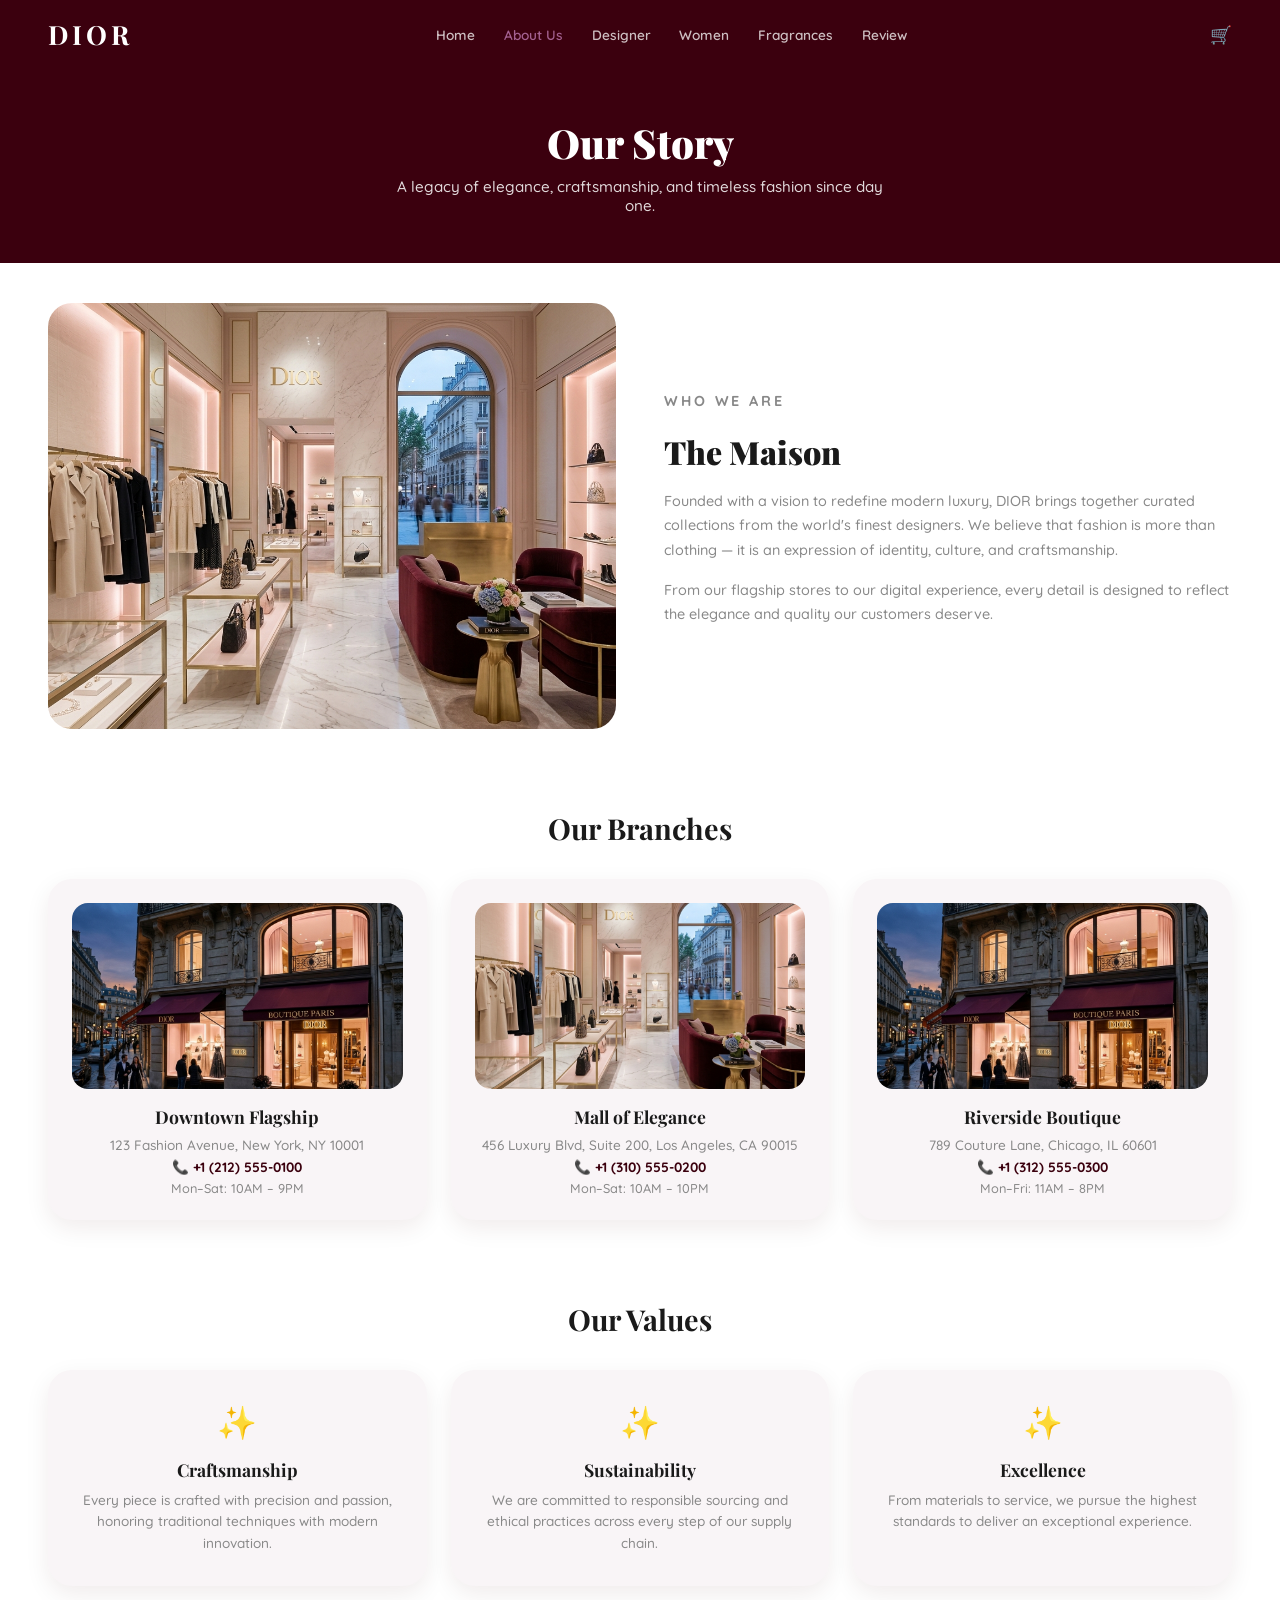
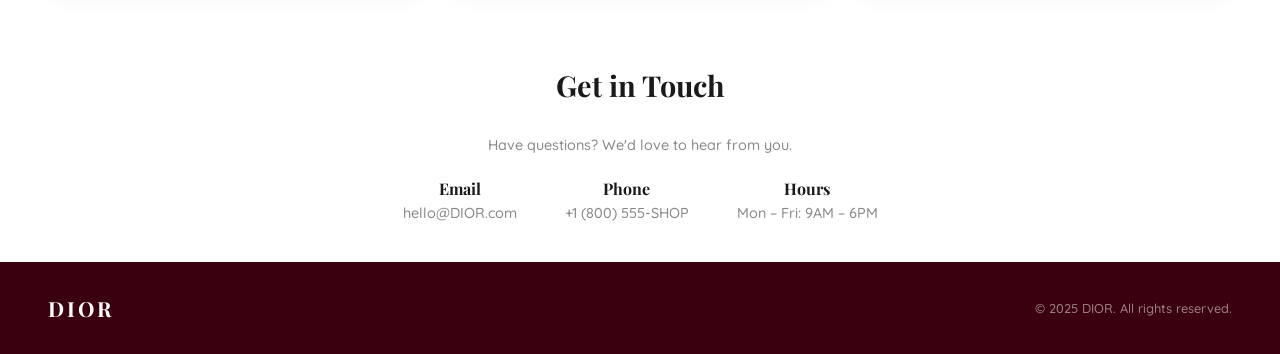
==== commit 1a5d856d: "Remove footer links and fix dynamic product display on confirmation page Co-authored-by: nairahabdel" ====
--- a/about.html
+++ b/about.html
@@ -65,7 +65,7 @@
 </section>
 
 <footer class="footer-dark">
-  <div class="footer-content"><span class="footer-brand">DIOR</span><div class="footer-links"><a href="#">Privacy Policy</a><a href="#">Terms of Service</a><a href="#">Shipping &amp; Returns</a><a href="#">Contact Us</a></div><span class="footer-copy">© 2025 DIOR. All rights reserved.</span></div>
+  <div class="footer-content"><span class="footer-brand">DIOR</span><span class="footer-copy">© 2025 DIOR. All rights reserved.</span></div>
 </footer>
   <script src="js/script.js"></script>
 </body>
